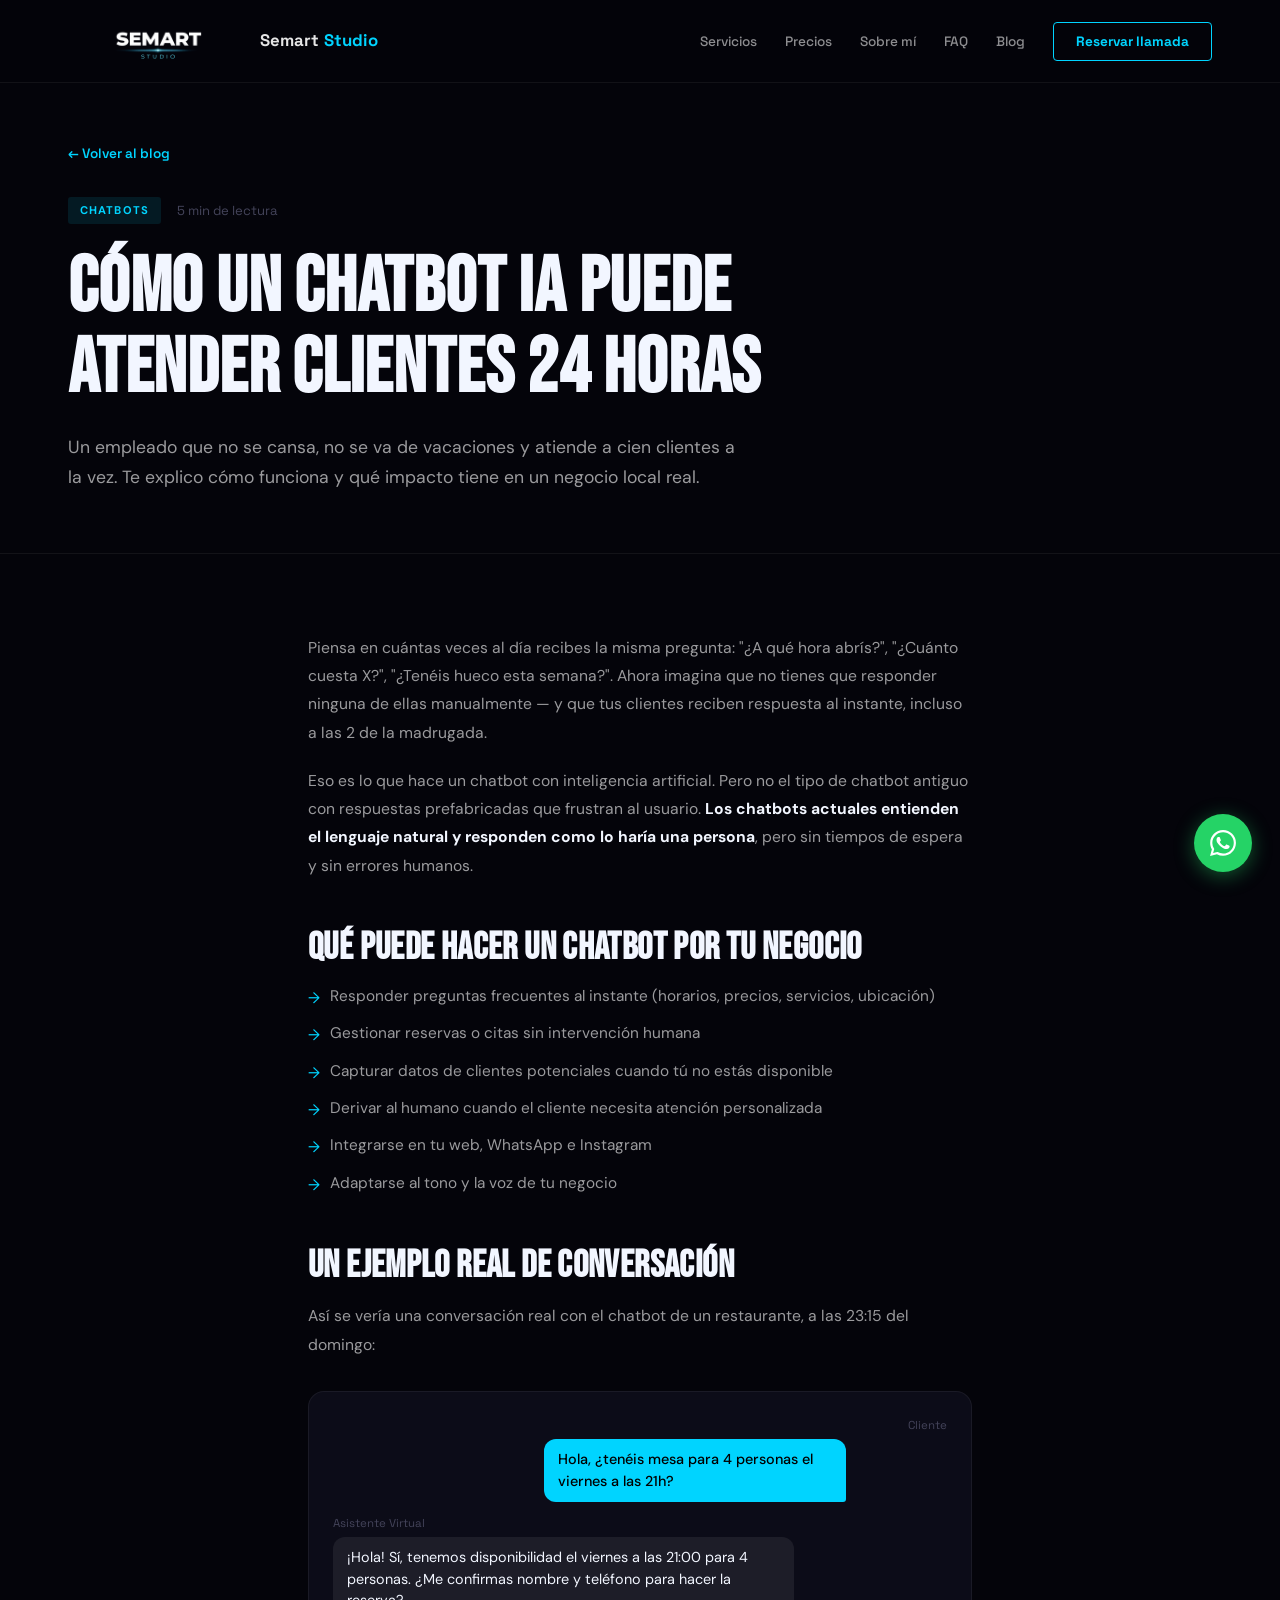
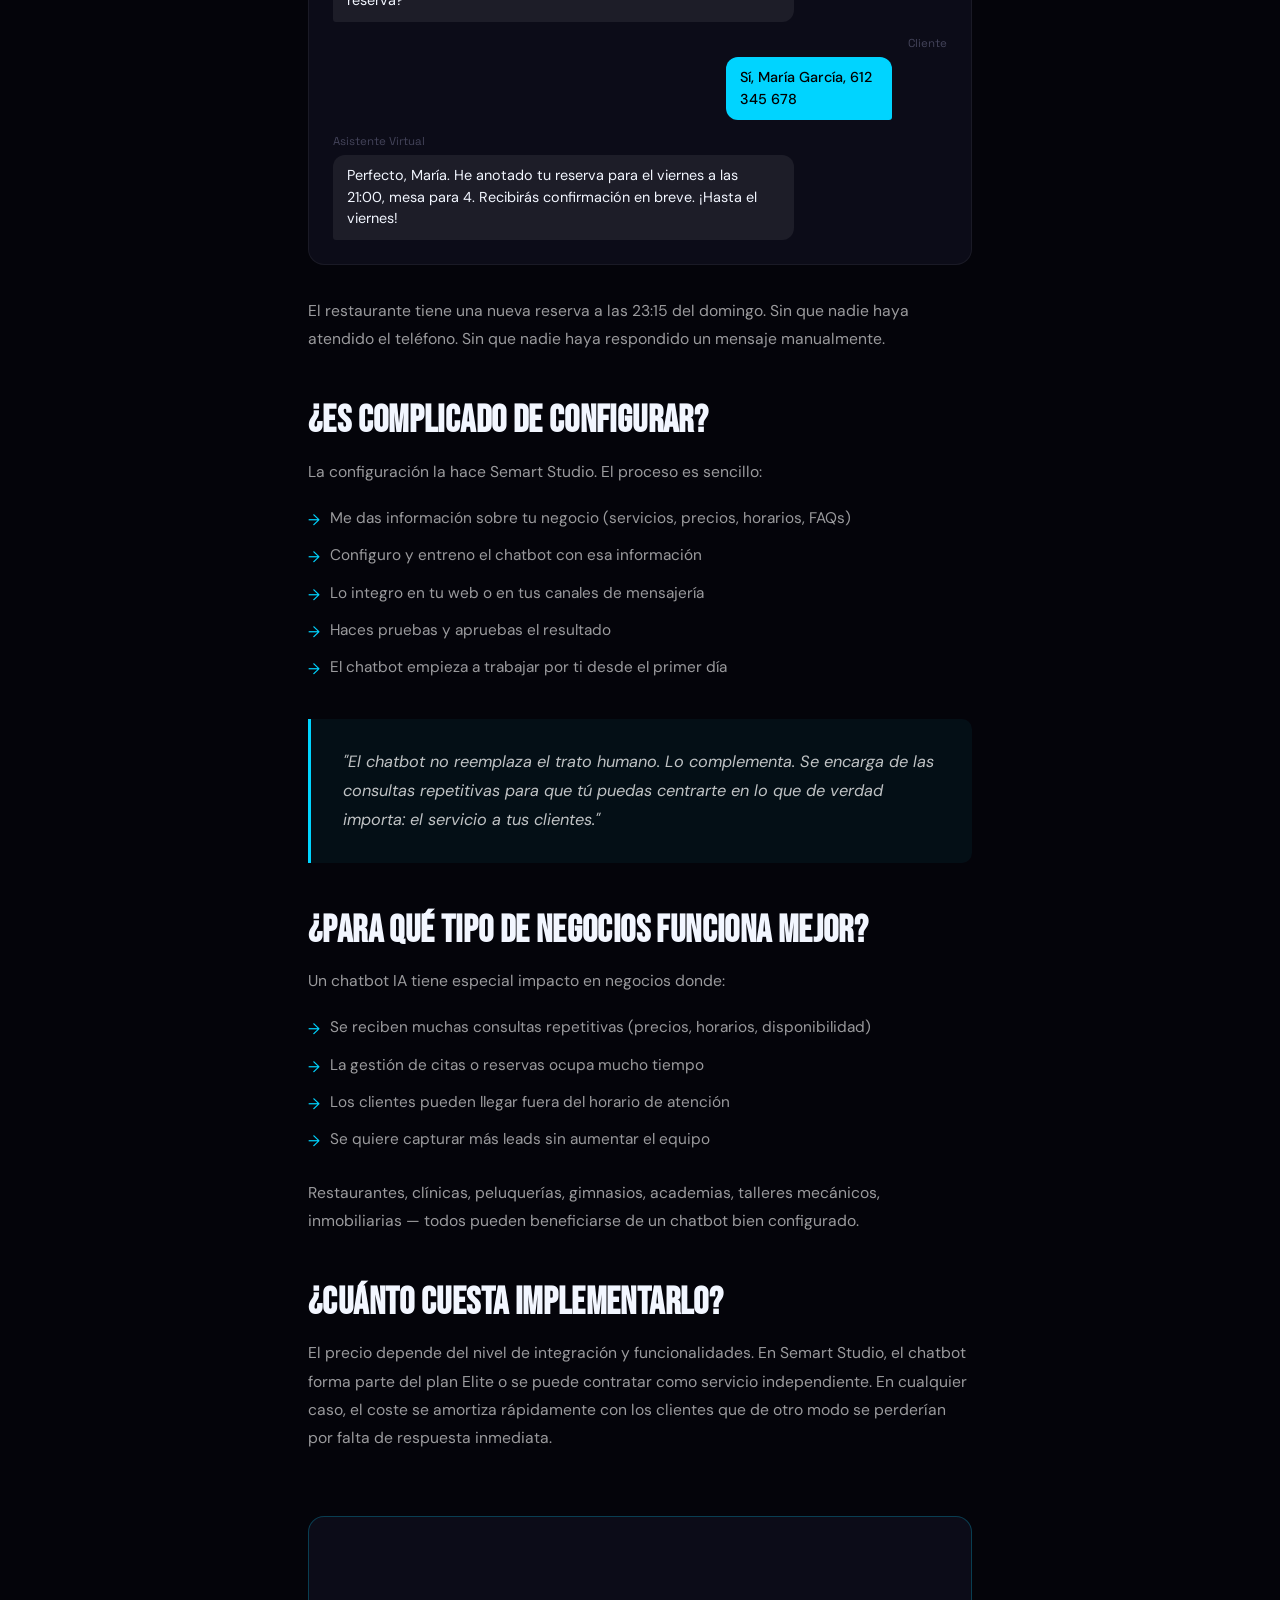
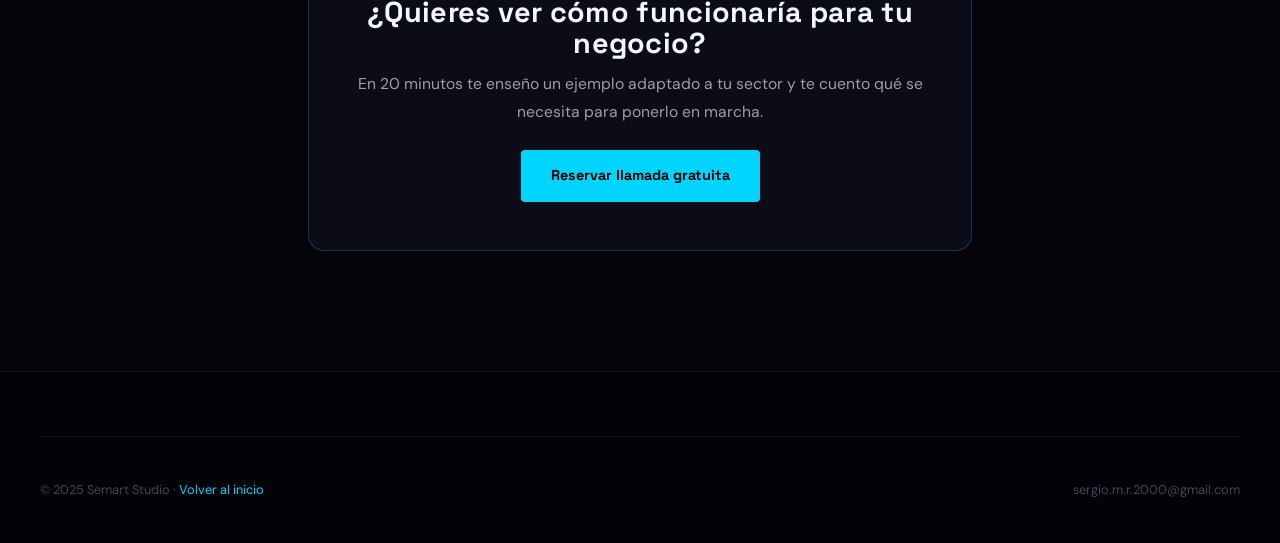
==== blog/chatbot-ia-24h.html @ 282cc30b "Semart Studio — web completa v3.0" ====
<!DOCTYPE html>
<html lang="es">
<head>
  <meta charset="UTF-8" />
  <meta name="viewport" content="width=device-width, initial-scale=1.0" />
  <title>Cómo un Chatbot IA Puede Atender Clientes 24 Horas | Semart Studio</title>
  <meta name="description" content="Un empleado virtual que no se cansa, no se va de vacaciones y atiende a 100 clientes a la vez. Descubre cómo funciona un chatbot IA para negocios locales." />
  <link rel="canonical" href="https://semartestudio.com/blog/chatbot-ia-24h.html" />
  <meta property="og:title" content="Cómo un Chatbot IA Puede Atender Clientes 24 Horas" />
  <meta property="og:description" content="Descubre cómo un chatbot con IA puede transformar la atención al cliente de tu negocio local." />
  <meta property="og:type" content="article" />
  <link rel="icon" type="image/svg+xml" href="data:image/svg+xml,%3Csvg xmlns='http://www.w3.org/2000/svg' viewBox='0 0 32 32'%3E%3Crect width='32' height='32' rx='7' fill='%2304040A'/%3E%3Ctext x='16' y='23' font-family='Arial Black,sans-serif' font-weight='900' font-size='20' fill='%2300D4FF' text-anchor='middle'%3ES%3C/text%3E%3C/svg%3E" />
  <link rel="preconnect" href="https://fonts.googleapis.com" />
  <link rel="preconnect" href="https://fonts.gstatic.com" crossorigin />
  <link href="https://fonts.googleapis.com/css2?family=Bebas+Neue&family=DM+Sans:opsz,wght@9..40,400;9..40,500;9..40,600&family=Space+Grotesk:wght@400;600;700&display=swap" rel="stylesheet" />
  <link rel="stylesheet" href="../styles.css" />
  <style>
    .blog-post-hero { padding: 140px 0 60px; border-bottom: 1px solid var(--border); }
    .blog-back { display: inline-flex; align-items: center; gap: 8px; color: var(--cyan); font-family: 'Space Grotesk', sans-serif; font-size: 0.85rem; font-weight: 600; margin-bottom: 32px; transition: gap 0.3s; }
    .blog-back:hover { gap: 14px; }
    .blog-post-meta { display: flex; align-items: center; gap: 16px; margin-bottom: 24px; }
    .blog-post-cat { padding: 4px 12px; background: rgba(0,212,255,0.1); color: var(--cyan); border-radius: 3px; font-size: 0.7rem; font-weight: 700; letter-spacing: 0.1em; text-transform: uppercase; }
    .blog-post-time { font-size: 0.82rem; color: var(--dim); font-family: 'Space Grotesk', sans-serif; }
    .blog-post-title { font-family: 'Bebas Neue', sans-serif; font-size: clamp(2.8rem, 6vw, 5rem); color: var(--white); line-height: 1.05; margin-bottom: 24px; }
    .blog-post-lead { font-size: 1.1rem; color: rgba(255,255,255,0.6); max-width: 680px; line-height: 1.7; }
    .blog-post-body { padding: 80px 0 120px; }
    .blog-post-content { max-width: 720px; }
    .blog-post-content h2 { font-size: clamp(1.8rem, 3vw, 2.6rem); color: var(--white); margin: 48px 0 16px; }
    .blog-post-content h3 { font-family: 'Space Grotesk', sans-serif; font-size: 1.1rem; font-weight: 700; color: var(--white); margin: 32px 0 12px; }
    .blog-post-content p { font-size: 0.98rem; line-height: 1.8; margin-bottom: 20px; color: rgba(255,255,255,0.6); }
    .blog-post-content strong { color: var(--white); }
    .blog-post-content ul { list-style: none; display: flex; flex-direction: column; gap: 10px; margin-bottom: 24px; }
    .blog-post-content ul li { font-size: 0.96rem; color: rgba(255,255,255,0.6); display: flex; align-items: flex-start; gap: 10px; }
    .blog-post-content ul li::before { content: '→'; color: var(--cyan); flex-shrink: 0; margin-top: 2px; }
    .blog-highlight { padding: 28px 32px; background: rgba(0,212,255,0.05); border-left: 3px solid var(--cyan); border-radius: 0 var(--radius-sm) var(--radius-sm) 0; margin: 36px 0; }
    .blog-highlight p { margin: 0; font-size: 1.02rem; color: rgba(255,255,255,0.75) !important; font-style: italic; }
    .blog-cta-box { margin-top: 64px; padding: 48px; background: var(--card); border: 1px solid var(--border-h); border-radius: var(--radius); text-align: center; }
    .blog-cta-box h3 { font-size: 1.8rem; color: var(--white); margin-bottom: 12px; }
    .blog-cta-box p { margin-bottom: 24px; }
    .chat-example { background: var(--card); border: 1px solid var(--border); border-radius: var(--radius); padding: 24px; margin: 32px 0; display: flex; flex-direction: column; gap: 12px; }
    .chat-example-msg { display: flex; }
    .chat-example-msg.client { justify-content: flex-end; }
    .chat-example-msg .bubble { max-width: 75%; padding: 10px 14px; border-radius: 12px; font-size: 0.9rem; line-height: 1.5; font-family: 'DM Sans', sans-serif; }
    .chat-example-msg.client .bubble { background: var(--cyan); color: #000; font-weight: 500; border-bottom-right-radius: 3px; }
    .chat-example-msg.bot .bubble { background: rgba(255,255,255,0.07); color: var(--white); border-bottom-left-radius: 3px; }
    .chat-label { font-size: 0.72rem; font-family: 'Space Grotesk', sans-serif; color: var(--dim); margin-bottom: 4px; }
  </style>
</head>
<body>
  <nav class="navbar scrolled" id="navbar">
    <div class="container nav-inner">
      <a href="../index.html" class="logo-link">
        <img src="../img/logo-transparent.png" alt="Semart Studio" class="nav-logo" width="46" height="46" />
        <span class="nav-logo-label" style="opacity:1;transform:none;">Semart <em>Studio</em></span>
      </a>
      <ul class="nav-links" id="navLinks">
        <li><a href="../index.html#servicios" class="nav-link">Servicios</a></li>
        <li><a href="../index.html#precios" class="nav-link">Precios</a></li>
        <li><a href="../index.html#sobre-mi" class="nav-link">Sobre mí</a></li>
        <li><a href="../index.html#faq" class="nav-link">FAQ</a></li>
        <li><a href="../index.html#blog" class="nav-link">Blog</a></li>
        <li><a href="https://calendly.com/semartestudio" class="nav-cta" target="_blank" rel="noopener noreferrer">Reservar llamada</a></li>
      </ul>
      <button class="hamburger" id="hamburger" aria-label="Abrir menú"><span></span><span></span><span></span></button>
    </div>
  </nav>

  <article>
    <header class="blog-post-hero">
      <div class="container">
        <a href="../index.html#blog" class="blog-back">← Volver al blog</a>
        <div class="blog-post-meta">
          <span class="blog-post-cat">Chatbots</span>
          <span class="blog-post-time">5 min de lectura</span>
        </div>
        <h1 class="blog-post-title">Cómo un chatbot IA puede<br/>atender clientes 24 horas</h1>
        <p class="blog-post-lead">Un empleado que no se cansa, no se va de vacaciones y atiende a cien clientes a la vez. Te explico cómo funciona y qué impacto tiene en un negocio local real.</p>
      </div>
    </header>

    <div class="blog-post-body">
      <div class="container blog-post-content">

        <p>Piensa en cuántas veces al día recibes la misma pregunta: "¿A qué hora abrís?", "¿Cuánto cuesta X?", "¿Tenéis hueco esta semana?". Ahora imagina que no tienes que responder ninguna de ellas manualmente — y que tus clientes reciben respuesta al instante, incluso a las 2 de la madrugada.</p>

        <p>Eso es lo que hace un chatbot con inteligencia artificial. Pero no el tipo de chatbot antiguo con respuestas prefabricadas que frustran al usuario. <strong>Los chatbots actuales entienden el lenguaje natural y responden como lo haría una persona</strong>, pero sin tiempos de espera y sin errores humanos.</p>

        <h2>Qué puede hacer un chatbot por tu negocio</h2>

        <ul>
          <li>Responder preguntas frecuentes al instante (horarios, precios, servicios, ubicación)</li>
          <li>Gestionar reservas o citas sin intervención humana</li>
          <li>Capturar datos de clientes potenciales cuando tú no estás disponible</li>
          <li>Derivar al humano cuando el cliente necesita atención personalizada</li>
          <li>Integrarse en tu web, WhatsApp e Instagram</li>
          <li>Adaptarse al tono y la voz de tu negocio</li>
        </ul>

        <h2>Un ejemplo real de conversación</h2>
        <p>Así se vería una conversación real con el chatbot de un restaurante, a las 23:15 del domingo:</p>

        <div class="chat-example">
          <div class="chat-example-msg client">
            <div>
              <div class="chat-label" style="text-align:right;">Cliente</div>
              <div class="bubble">Hola, ¿tenéis mesa para 4 personas el viernes a las 21h?</div>
            </div>
          </div>
          <div class="chat-example-msg bot">
            <div>
              <div class="chat-label">Asistente Virtual</div>
              <div class="bubble">¡Hola! Sí, tenemos disponibilidad el viernes a las 21:00 para 4 personas. ¿Me confirmas nombre y teléfono para hacer la reserva?</div>
            </div>
          </div>
          <div class="chat-example-msg client">
            <div>
              <div class="chat-label" style="text-align:right;">Cliente</div>
              <div class="bubble">Sí, María García, 612 345 678</div>
            </div>
          </div>
          <div class="chat-example-msg bot">
            <div>
              <div class="chat-label">Asistente Virtual</div>
              <div class="bubble">Perfecto, María. He anotado tu reserva para el viernes a las 21:00, mesa para 4. Recibirás confirmación en breve. ¡Hasta el viernes!</div>
            </div>
          </div>
        </div>

        <p>El restaurante tiene una nueva reserva a las 23:15 del domingo. Sin que nadie haya atendido el teléfono. Sin que nadie haya respondido un mensaje manualmente.</p>

        <h2>¿Es complicado de configurar?</h2>

        <p>La configuración la hace Semart Studio. El proceso es sencillo:</p>

        <ul>
          <li>Me das información sobre tu negocio (servicios, precios, horarios, FAQs)</li>
          <li>Configuro y entreno el chatbot con esa información</li>
          <li>Lo integro en tu web o en tus canales de mensajería</li>
          <li>Haces pruebas y apruebas el resultado</li>
          <li>El chatbot empieza a trabajar por ti desde el primer día</li>
        </ul>

        <div class="blog-highlight">
          <p>"El chatbot no reemplaza el trato humano. Lo complementa. Se encarga de las consultas repetitivas para que tú puedas centrarte en lo que de verdad importa: el servicio a tus clientes."</p>
        </div>

        <h2>¿Para qué tipo de negocios funciona mejor?</h2>

        <p>Un chatbot IA tiene especial impacto en negocios donde:</p>
        <ul>
          <li>Se reciben muchas consultas repetitivas (precios, horarios, disponibilidad)</li>
          <li>La gestión de citas o reservas ocupa mucho tiempo</li>
          <li>Los clientes pueden llegar fuera del horario de atención</li>
          <li>Se quiere capturar más leads sin aumentar el equipo</li>
        </ul>

        <p>Restaurantes, clínicas, peluquerías, gimnasios, academias, talleres mecánicos, inmobiliarias — todos pueden beneficiarse de un chatbot bien configurado.</p>

        <h2>¿Cuánto cuesta implementarlo?</h2>

        <p>El precio depende del nivel de integración y funcionalidades. En Semart Studio, el chatbot forma parte del plan Elite o se puede contratar como servicio independiente. En cualquier caso, el coste se amortiza rápidamente con los clientes que de otro modo se perderían por falta de respuesta inmediata.</p>

        <div class="blog-cta-box">
          <h3>¿Quieres ver cómo funcionaría para tu negocio?</h3>
          <p>En 20 minutos te enseño un ejemplo adaptado a tu sector y te cuento qué se necesita para ponerlo en marcha.</p>
          <a href="https://calendly.com/semartestudio" class="btn-primary" target="_blank" rel="noopener noreferrer">Reservar llamada gratuita</a>
        </div>

      </div>
    </div>
  </article>

  <footer class="footer">
    <div class="container footer-bottom">
      <div class="footer-bottom-inner" style="padding: 24px 0;">
        <p>© 2025 Semart Studio · <a href="../index.html" style="color:var(--cyan);">Volver al inicio</a></p>
        <p style="font-size:0.8rem; color:var(--dim);">sergio.m.r.2000@gmail.com</p>
      </div>
    </div>
  </footer>

  <a href="https://wa.me/34XXXXXXXXX?text=Hola%20Sergio%2C%20me%20interesa%20saber%20m%C3%A1s" class="wa-float" target="_blank" rel="noopener noreferrer" aria-label="WhatsApp">
    <svg xmlns="http://www.w3.org/2000/svg" width="26" height="26" viewBox="0 0 24 24" fill="white"><path d="M17.472 14.382c-.297-.149-1.758-.867-2.03-.967-.273-.099-.471-.148-.67.15-.197.297-.767.966-.94 1.164-.173.199-.347.223-.644.075-.297-.15-1.255-.463-2.39-1.475-.883-.788-1.48-1.761-1.653-2.059-.173-.297-.018-.458.13-.606.134-.133.298-.347.446-.52.149-.174.198-.298.298-.497.099-.198.05-.371-.025-.52-.075-.149-.669-1.612-.916-2.207-.242-.579-.487-.5-.669-.51-.173-.008-.371-.01-.57-.01-.198 0-.52.074-.792.372-.272.297-1.04 1.016-1.04 2.479 0 1.462 1.065 2.875 1.213 3.074.149.198 2.096 3.2 5.077 4.487.709.306 1.262.489 1.694.625.712.227 1.36.195 1.871.118.571-.085 1.758-.719 2.006-1.413.248-.694.248-1.289.173-1.413-.074-.124-.272-.198-.57-.347m-5.421 7.403h-.004a9.87 9.87 0 01-5.031-1.378l-.361-.214-3.741.982.998-3.648-.235-.374a9.86 9.86 0 01-1.51-5.26c.001-5.45 4.436-9.884 9.888-9.884 2.64 0 5.122 1.03 6.988 2.898a9.825 9.825 0 012.893 6.994c-.003 5.45-4.437 9.884-9.885 9.884m8.413-18.297A11.815 11.815 0 0012.05 0C5.495 0 .16 5.335.157 11.892c0 2.096.547 4.142 1.588 5.945L.057 24l6.305-1.654a11.882 11.882 0 005.683 1.448h.005c6.554 0 11.89-5.335 11.893-11.893a11.821 11.821 0 00-3.48-8.413z"/></svg>
    <span class="wa-tooltip">¡Escríbeme!</span>
  </a>
</body>
</html>
---- styles.css ----
/* ============================================
   SEMART STUDIO — CSS 3.0
   Paleta: Negro profundo + Cian eléctrico
   Tipografía: Bebas Neue + DM Sans + Space Grotesk
   ============================================ */

*, *::before, *::after { box-sizing: border-box; margin: 0; padding: 0; }

:root {
  --black:      #04040A;
  --dark:       #07070F;
  --card:       #0C0C18;
  --card-2:     #101020;
  --border:     rgba(255,255,255,0.06);
  --border-h:   rgba(0,212,255,0.25);
  --cyan:       #00D4FF;
  --cyan-dim:   #0099BB;
  --cyan-glow:  rgba(0,212,255,0.18);
  --white:      #F2F6FF;
  --grey:       #7A7A96;
  --dim:        #44445A;
  --radius:     16px;
  --radius-sm:  10px;
  --t:          0.3s cubic-bezier(0.4,0,0.2,1);
  --max-w:      1200px;
}

html { scroll-behavior: smooth; }
body {
  font-family: 'DM Sans', system-ui, sans-serif;
  background: var(--black);
  color: var(--white);
  line-height: 1.65;
  font-size: 16px;
  overflow-x: hidden;
}

a, button { cursor: pointer; }
img { max-width: 100%; height: auto; }

.container { max-width: var(--max-w); margin: 0 auto; padding: 0 28px; }

/* Scrollbar */
::-webkit-scrollbar { width: 4px; }
::-webkit-scrollbar-track { background: var(--black); }
::-webkit-scrollbar-thumb { background: var(--cyan); border-radius: 2px; }

/* ===== BARRA PROGRESO SCROLL ===== */
.scroll-progress {
  position: fixed;
  top: 0; left: 0;
  height: 2px;
  background: linear-gradient(90deg, var(--cyan), #7B61FF);
  z-index: 9999;
  width: 0%;
  transition: width 0.1s linear;
}

/* ===== CURSOR GLOW — solo decorativo ===== */
.cursor-glow {
  position: fixed;
  width: 600px; height: 600px;
  border-radius: 50%;
  background: radial-gradient(circle, rgba(0,212,255,0.04) 0%, transparent 65%);
  pointer-events: none;
  z-index: 0;
  transform: translate(-50%, -50%);
  transition: opacity 0.4s;
  will-change: left, top;
}

/* ===== TIPOGRAFÍA ===== */
h1, h2, h3 { font-family: 'Bebas Neue', sans-serif; line-height: 1.05; letter-spacing: 0.01em; }
h4, h5 { font-family: 'Space Grotesk', sans-serif; font-weight: 600; }
p { color: var(--grey); line-height: 1.72; }
a { text-decoration: none; color: inherit; }

.section-title {
  font-size: clamp(2.8rem, 5vw, 4.5rem);
  color: var(--white);
  margin-bottom: 16px;
}
.section-title em { font-style: normal; color: var(--cyan); }
.section-sub { max-width: 520px; font-size: 1.02rem; }
.section-header { margin-bottom: 64px; }
.section-header .section-sub { margin-top: 12px; }
.section-header-center { text-align: center; }
.section-header-center .section-sub { margin: 12px auto 0; }

.label-tag {
  display: inline-flex;
  align-items: center;
  gap: 8px;
  font-family: 'Space Grotesk', sans-serif;
  font-size: 0.72rem;
  font-weight: 700;
  letter-spacing: 0.15em;
  text-transform: uppercase;
  color: var(--cyan);
  margin-bottom: 18px;
}
.label-tag::before {
  content: '';
  width: 20px; height: 1px;
  background: var(--cyan);
}
.tag-light { color: #fff; }
.tag-light::before { background: #fff; }

/* ===== BOTONES ===== */
.btn-primary {
  display: inline-flex;
  align-items: center;
  gap: 8px;
  padding: 14px 30px;
  background: var(--cyan);
  color: #000;
  font-family: 'Space Grotesk', sans-serif;
  font-weight: 700;
  font-size: 0.9rem;
  border-radius: 4px;
  transition: var(--t);
  cursor: pointer;
}
.btn-primary:hover {
  background: #fff;
  transform: translateY(-2px);
  box-shadow: 0 8px 32px var(--cyan-glow);
}
.btn-ghost {
  display: inline-flex;
  align-items: center;
  gap: 8px;
  padding: 13px 28px;
  border: 1px solid var(--border-h);
  color: var(--cyan);
  font-family: 'Space Grotesk', sans-serif;
  font-weight: 600;
  font-size: 0.9rem;
  border-radius: 4px;
  transition: var(--t);
  cursor: pointer;
}
.btn-ghost:hover {
  background: rgba(0,212,255,0.07);
  transform: translateY(-2px);
}

/* ===== NAVBAR ===== */
.navbar {
  position: fixed;
  top: 0; left: 0; right: 0;
  z-index: 1000;
  padding: 18px 0;
  transition: var(--t);
}
.navbar.scrolled {
  background: rgba(4,4,10,0.92);
  backdrop-filter: blur(24px);
  -webkit-backdrop-filter: blur(24px);
  border-bottom: 1px solid var(--border);
  padding: 12px 0;
}
.nav-inner { display: flex; align-items: center; justify-content: space-between; }
.logo-link {
  display: flex;
  align-items: center;
  gap: 12px;
  cursor: pointer;
}
.nav-logo {
  height: 58px;
  width: auto;
  mix-blend-mode: screen;
  transition: opacity var(--t), transform var(--t);
}
.nav-logo-label {
  font-family: 'Space Grotesk', sans-serif;
  font-weight: 700;
  font-size: 1.05rem;
  color: rgba(255,255,255,0.9);
  letter-spacing: 0.01em;
  opacity: 0;
  transform: translateX(-6px);
  transition: opacity 0.35s ease, transform 0.35s ease;
  white-space: nowrap;
}
.nav-logo-label em { font-style: normal; color: var(--cyan); }
.navbar.scrolled .nav-logo-label { opacity: 1; transform: translateX(0); }

.nav-links {
  display: flex;
  align-items: center;
  gap: 28px;
  list-style: none;
}
.nav-link {
  font-family: 'Space Grotesk', sans-serif;
  font-size: 0.85rem;
  font-weight: 500;
  color: rgba(255,255,255,0.55);
  transition: color var(--t);
  cursor: pointer;
}
.nav-link:hover { color: var(--white); }
.nav-cta {
  padding: 10px 22px;
  border: 1px solid var(--cyan);
  color: var(--cyan);
  font-family: 'Space Grotesk', sans-serif;
  font-weight: 700;
  font-size: 0.85rem;
  border-radius: 4px;
  transition: var(--t);
  cursor: pointer;
  white-space: nowrap;
}
.nav-cta:hover {
  background: var(--cyan);
  color: #000;
  box-shadow: 0 4px 20px var(--cyan-glow);
}
.hamburger {
  display: none;
  flex-direction: column;
  gap: 5px;
  background: none;
  border: none;
  cursor: pointer;
  padding: 4px;
}
.hamburger span {
  width: 24px; height: 2px;
  background: var(--white);
  border-radius: 2px;
  transition: var(--t);
  display: block;
}

/* ===== HERO ===== */
.hero {
  position: relative;
  min-height: 100vh;
  display: flex;
  flex-direction: column;
  overflow: hidden;
}
.hero-bg-image { position: absolute; inset: 0; z-index: 0; }
.hero-bg-img {
  width: 100%; height: 100%;
  object-fit: cover;
  object-position: center;
  display: block;
  transform: scale(1.05);
  animation: heroZoom 12s ease-out forwards;
}
@keyframes heroZoom {
  from { transform: scale(1.08); }
  to   { transform: scale(1); }
}
.hero-overlay {
  position: absolute;
  inset: 0;
  background:
    linear-gradient(90deg, rgba(4,4,10,0.92) 40%, rgba(4,4,10,0.4) 80%, rgba(4,4,10,0.65) 100%),
    linear-gradient(180deg, rgba(4,4,10,0.3) 0%, transparent 30%, rgba(4,4,10,0.6) 75%, var(--black) 100%);
}
.hero-inner {
  position: relative;
  z-index: 1;
  flex: 1;
  display: flex;
  align-items: center;
  padding: 140px 28px 60px;
}
.hero-content { max-width: 700px; }
.hero-eyebrow {
  display: flex;
  align-items: center;
  gap: 10px;
  font-size: 0.78rem;
  font-weight: 600;
  letter-spacing: 0.14em;
  text-transform: uppercase;
  color: var(--cyan);
  margin-bottom: 24px;
  opacity: 0;
  animation: fadeUp 0.8s 0.3s forwards;
}
.eyebrow-dot {
  width: 6px; height: 6px;
  background: var(--cyan);
  border-radius: 50%;
  animation: pulse 2s infinite;
}
@keyframes pulse {
  0%,100% { opacity:1; transform:scale(1); }
  50% { opacity:0.4; transform:scale(0.7); }
}
.hero-title {
  font-family: 'Bebas Neue', sans-serif;
  font-size: clamp(5rem, 10vw, 9rem);
  line-height: 0.95;
  letter-spacing: 0.02em;
  color: var(--white);
  display: flex;
  flex-direction: column;
  margin-bottom: 20px;
}
.hero-line {
  display: block;
  opacity: 0;
  transform: translateY(40px);
}
.hero-line:nth-child(1) { animation: fadeUp 0.7s 0.5s forwards; }
.hero-line:nth-child(2) { animation: fadeUp 0.7s 0.7s forwards; }
.hero-line:nth-child(3) { animation: fadeUp 0.7s 0.9s forwards; }
.accent-line { color: var(--cyan); }
.hero-beam {
  width: 120px; height: 2px;
  background: linear-gradient(90deg, var(--cyan), transparent);
  margin: 20px 0 28px;
  opacity: 0;
  animation: fadeUp 0.7s 1.1s forwards;
}
.hero-sub {
  font-size: 1.05rem;
  color: rgba(255,255,255,0.6);
  max-width: 480px;
  margin-bottom: 40px;
  opacity: 0;
  animation: fadeUp 0.7s 1.2s forwards;
}
.hero-actions {
  display: flex;
  gap: 16px;
  flex-wrap: wrap;
  opacity: 0;
  animation: fadeUp 0.7s 1.4s forwards;
}
.btn-hero-primary {
  display: inline-flex;
  align-items: center;
  gap: 10px;
  padding: 16px 34px;
  background: var(--cyan);
  color: #000;
  font-family: 'Space Grotesk', sans-serif;
  font-weight: 700;
  font-size: 0.92rem;
  border-radius: 4px;
  transition: var(--t);
  cursor: pointer;
}
.btn-hero-primary:hover {
  background: #fff;
  transform: translateY(-3px);
  box-shadow: 0 10px 40px var(--cyan-glow);
}
.btn-hero-ghost {
  display: inline-flex;
  align-items: center;
  gap: 10px;
  padding: 15px 28px;
  border: 1px solid rgba(255,255,255,0.2);
  color: rgba(255,255,255,0.8);
  font-family: 'Space Grotesk', sans-serif;
  font-weight: 600;
  font-size: 0.92rem;
  border-radius: 4px;
  transition: var(--t);
  cursor: pointer;
}
.btn-hero-ghost:hover {
  border-color: rgba(255,255,255,0.5);
  color: #fff;
}
.btn-arrow { transition: transform var(--t); }
.btn-hero-ghost:hover .btn-arrow { transform: translateY(4px); }

/* Stats bar */
.hero-stats-bar {
  position: relative;
  z-index: 1;
  border-top: 1px solid var(--border);
  background: rgba(4,4,10,0.7);
  backdrop-filter: blur(20px);
  -webkit-backdrop-filter: blur(20px);
}
.hero-stats-inner {
  display: flex;
  align-items: center;
  padding: 24px 28px;
}
.hero-stat { flex: 1; text-align: center; }
.hero-stat .stat-num {
  font-family: 'Bebas Neue', sans-serif;
  font-size: 2.6rem;
  color: var(--cyan);
  line-height: 1;
}
.hero-stat .stat-sym { font-size: 1.4rem; color: var(--cyan); }
.hero-stat .stat-label {
  display: block;
  font-size: 0.76rem;
  color: var(--dim);
  margin-top: 4px;
  letter-spacing: 0.05em;
}
.stat-sep { width: 1px; height: 48px; background: var(--border); }

/* ===== HOOK ===== */
.hook-section {
  padding: 120px 0;
  border-bottom: 1px solid var(--border);
}
.hook-inner {
  display: grid;
  grid-template-columns: 1fr 1fr;
  gap: 80px;
  align-items: start;
}
.hook-left .section-title { font-size: clamp(2.2rem, 4vw, 3.6rem); }
.problem-items { display: flex; flex-direction: column; gap: 12px; margin-bottom: 28px; }
.prob-item {
  display: flex;
  align-items: center;
  gap: 14px;
  padding: 16px 20px;
  background: rgba(255,50,50,0.04);
  border: 1px solid rgba(255,50,50,0.08);
  border-radius: var(--radius-sm);
  opacity: 0;
  transform: translateX(20px);
  transition: opacity 0.5s ease, transform 0.5s ease;
}
.prob-item.visible { opacity: 1; transform: translateX(0); }
.prob-x {
  width: 24px; height: 24px; min-width: 24px;
  background: rgba(239,68,68,0.15);
  color: #EF4444;
  border-radius: 50%;
  display: flex; align-items: center; justify-content: center;
  font-size: 0.75rem; font-weight: 800;
}
.prob-item p { font-size: 0.91rem; margin: 0; color: rgba(255,255,255,0.55); }
.solution-pill {
  display: flex;
  align-items: center;
  gap: 10px;
  padding: 14px 20px;
  background: rgba(0,212,255,0.06);
  border: 1px solid var(--border-h);
  border-radius: var(--radius-sm);
  font-size: 0.88rem;
  color: rgba(255,255,255,0.7);
}
.pill-dot {
  width: 8px; height: 8px;
  background: var(--cyan);
  border-radius: 50%;
  animation: pulse 2s infinite;
  min-width: 8px;
}

/* ===== SERVICIOS ===== */
.services-section { padding: 120px 0; }
.services-grid {
  display: grid;
  grid-template-columns: repeat(3, 1fr);
  gap: 20px;
  margin-bottom: 24px;
}
.svc-card {
  position: relative;
  border-radius: var(--radius);
  overflow: hidden;
  cursor: default;
  transition: transform var(--t);
}
.svc-card:hover { transform: translateY(-6px); }
.svc-card-inner {
  position: relative;
  z-index: 1;
  background: var(--card);
  border: 1px solid var(--border);
  border-radius: var(--radius);
  padding: 36px 32px 32px;
  height: 100%;
  display: flex;
  flex-direction: column;
  gap: 16px;
  transition: border-color var(--t);
}
.svc-card:hover .svc-card-inner { border-color: var(--border-h); }
.svc-featured .svc-card-inner {
  background: linear-gradient(135deg, rgba(0,212,255,0.05) 0%, var(--card) 60%);
  border-color: rgba(0,212,255,0.2);
}
.svc-top { display: flex; align-items: center; justify-content: space-between; }
.svc-num {
  font-family: 'Bebas Neue', sans-serif;
  font-size: 1rem;
  color: var(--dim);
  letter-spacing: 0.1em;
}
.svc-badge {
  padding: 3px 10px;
  background: rgba(255,255,255,0.06);
  border-radius: 3px;
  font-size: 0.68rem;
  font-weight: 700;
  letter-spacing: 0.08em;
  text-transform: uppercase;
  color: var(--grey);
}
.svc-badge-cyan { background: rgba(0,212,255,0.1); color: var(--cyan); }
.svc-icon { color: var(--cyan); }
.svc-card h3 {
  font-family: 'Bebas Neue', sans-serif;
  font-size: 2rem;
  color: var(--white);
  letter-spacing: 0.02em;
}
.svc-card > .svc-card-inner > p { font-size: 0.92rem; }
.svc-list {
  list-style: none;
  display: flex;
  flex-direction: column;
  gap: 8px;
  flex: 1;
}
.svc-list li {
  font-size: 0.85rem;
  color: var(--grey);
  display: flex;
  align-items: flex-start;
  gap: 8px;
}
.svc-list li::before {
  content: '→';
  color: var(--cyan);
  font-size: 0.8rem;
  margin-top: 1px;
  flex-shrink: 0;
}
.svc-custom {
  font-size: 0.8rem;
  color: rgba(0,212,255,0.55);
  padding: 10px 14px;
  border: 1px dashed rgba(0,212,255,0.2);
  border-radius: 6px;
}
.svc-custom span { font-weight: 700; color: var(--cyan); }
.svc-link {
  display: inline-flex;
  align-items: center;
  gap: 6px;
  font-size: 0.85rem;
  font-weight: 600;
  color: var(--cyan);
  font-family: 'Space Grotesk', sans-serif;
  transition: gap var(--t);
  cursor: pointer;
}
.svc-link:hover { gap: 12px; }
.svc-glow {
  position: absolute;
  bottom: -30px; right: -30px;
  width: 200px; height: 200px;
  background: radial-gradient(circle, rgba(0,212,255,0.08) 0%, transparent 70%);
  pointer-events: none;
  opacity: 0;
  transition: opacity var(--t);
}
.svc-glow-featured { opacity: 0.6; }
.svc-card:hover .svc-glow { opacity: 1; }

/* Pack */
.pack-card {
  position: relative;
  background: var(--card);
  border: 1px solid rgba(0,212,255,0.2);
  border-radius: var(--radius);
  padding: 48px;
  overflow: hidden;
}
.pack-content {
  position: relative;
  z-index: 1;
  display: flex;
  align-items: center;
  justify-content: space-between;
  gap: 60px;
}
.pack-tag {
  display: inline-block;
  padding: 5px 14px;
  background: var(--cyan);
  color: #000;
  font-size: 0.72rem;
  font-weight: 800;
  letter-spacing: 0.1em;
  text-transform: uppercase;
  border-radius: 3px;
  margin-bottom: 16px;
}
.pack-card h3 {
  font-family: 'Bebas Neue', sans-serif;
  font-size: 2.4rem;
  color: var(--white);
  margin-bottom: 10px;
}
.pack-card > .pack-content > .pack-left > p { margin-bottom: 20px; }
.pack-feats { display: flex; flex-wrap: wrap; gap: 10px; }
.pack-feats span { font-size: 0.82rem; color: var(--grey); }
.pack-feats span em { color: var(--cyan); font-style: normal; margin-right: 4px; }
.pack-right {
  text-align: center;
  display: flex;
  flex-direction: column;
  align-items: center;
  gap: 12px;
  min-width: 200px;
}
.pack-price-block { display: flex; flex-direction: column; align-items: center; }
.pack-desde { font-size: 0.75rem; color: var(--dim); }
.pack-price { font-family: 'Bebas Neue', sans-serif; font-size: 3.5rem; color: var(--cyan); line-height: 1; }
.pack-note { font-size: 0.78rem; color: var(--dim); }
.pack-mant {
  font-size: 0.74rem;
  color: var(--dim);
  padding: 4px 10px;
  border: 1px solid var(--border);
  border-radius: 20px;
}
.pack-adj { font-size: 0.72rem; color: var(--dim); }
.pack-beam {
  position: absolute;
  bottom: 0; left: 0; right: 0;
  height: 1px;
  background: linear-gradient(90deg, transparent, var(--cyan), transparent);
  opacity: 0.4;
}

/* ===== PROCESO ===== */
.process-section {
  padding: 120px 0;
  border-top: 1px solid var(--border);
  border-bottom: 1px solid var(--border);
}
.process-track {
  display: grid;
  grid-template-columns: repeat(4, 1fr);
  gap: 32px;
  position: relative;
  padding-top: 48px;
}
.process-line {
  position: absolute;
  top: 0; left: 60px; right: 60px;
  height: 1px;
  background: linear-gradient(90deg, transparent, var(--cyan), transparent);
  opacity: 0.3;
}
.proc-step { text-align: center; }
.proc-dot {
  width: 52px; height: 52px;
  border-radius: 50%;
  background: var(--card);
  border: 1px solid var(--border-h);
  display: flex; align-items: center; justify-content: center;
  margin: 0 auto 20px;
  position: relative;
}
.proc-dot::before {
  content: '';
  position: absolute;
  inset: -4px;
  border-radius: 50%;
  border: 1px solid rgba(0,212,255,0.1);
}
.proc-dot span {
  font-family: 'Bebas Neue', sans-serif;
  font-size: 1.1rem;
  color: var(--cyan);
  letter-spacing: 0.05em;
}
.proc-step h3 {
  font-family: 'Space Grotesk', sans-serif;
  font-size: 1rem;
  font-weight: 700;
  margin-bottom: 8px;
  color: var(--white);
}
.proc-step p { font-size: 0.86rem; }

/* ===== DEMOSTRACIONES ===== */
.demos-section {
  padding: 120px 0;
  border-top: 1px solid var(--border);
}
.demos-grid {
  display: grid;
  grid-template-columns: repeat(3, 1fr);
  gap: 24px;
  margin-bottom: 32px;
}
.demo-card {
  background: var(--card);
  border: 1px solid var(--border);
  border-radius: var(--radius);
  overflow: hidden;
  transition: border-color var(--t), transform var(--t);
  display: flex;
  flex-direction: column;
}
.demo-card:hover {
  border-color: var(--border-h);
  transform: translateY(-4px);
}

/* Browser mockup */
.demo-mockup {
  background: var(--dark);
  min-height: 260px;
  position: relative;
  overflow: hidden;
  display: flex;
  align-items: center;
  justify-content: center;
  padding: 20px;
  border-bottom: 1px solid var(--border);
}
.browser-mock {
  width: 100%;
  max-width: 280px;
  background: #08081A;
  border-radius: 8px;
  overflow: hidden;
  border: 1px solid rgba(255,255,255,0.08);
  box-shadow: 0 4px 24px rgba(0,0,0,0.5);
}
.browser-bar {
  background: #10101E;
  padding: 8px 12px;
  display: flex;
  align-items: center;
  gap: 6px;
}
.b-dot {
  width: 7px; height: 7px;
  border-radius: 50%;
  background: rgba(255,255,255,0.12);
}
.b-url {
  flex: 1;
  background: rgba(255,255,255,0.05);
  border-radius: 3px;
  padding: 3px 8px;
  font-size: 0.6rem;
  color: var(--dim);
  font-family: 'Space Grotesk', sans-serif;
  margin-left: 4px;
}
.browser-content { padding: 12px; display: flex; flex-direction: column; gap: 8px; }
.bc-hero-block {
  background: linear-gradient(135deg, rgba(0,212,255,0.1) 0%, rgba(0,212,255,0.02) 100%);
  border-radius: 6px;
  padding: 16px 12px;
  border: 1px solid rgba(0,212,255,0.12);
}
.bc-title { height: 7px; background: rgba(255,255,255,0.55); border-radius: 3px; margin-bottom: 6px; width: 75%; }
.bc-sub { height: 4px; background: rgba(255,255,255,0.18); border-radius: 3px; margin-bottom: 10px; width: 55%; }
.bc-btn { height: 16px; width: 56px; background: var(--cyan); border-radius: 3px; opacity: 0.75; }
.bc-services-row { display: grid; grid-template-columns: repeat(3,1fr); gap: 6px; }
.bc-svc-item {
  height: 34px;
  background: rgba(255,255,255,0.04);
  border-radius: 4px;
  border: 1px solid rgba(255,255,255,0.05);
}
.bc-contact-row { display: flex; gap: 6px; }
.bc-contact-item { height: 20px; flex: 1; background: rgba(0,212,255,0.06); border-radius: 3px; border: 1px solid rgba(0,212,255,0.1); }
.bc-contact-wide { flex: 2; }

/* Automation flow */
.demo-mockup-auto { align-items: center; }
.auto-flow {
  display: flex;
  flex-direction: column;
  align-items: center;
  gap: 0;
}
.af-step {
  background: var(--card);
  border: 1px solid var(--border);
  border-radius: var(--radius-sm);
  padding: 9px 14px;
  display: flex;
  align-items: center;
  gap: 10px;
  width: 210px;
  opacity: 0;
  transform: translateX(-12px);
  transition: opacity 0.4s ease, transform 0.4s ease, border-color 0.3s;
}
.af-step.af-visible { opacity: 1; transform: translateX(0); }
.af-step:hover { border-color: var(--border-h); }
.af-icon { font-size: 1.1rem; line-height: 1; }
.af-label {
  font-size: 0.76rem;
  font-family: 'Space Grotesk', sans-serif;
  font-weight: 600;
  color: var(--white);
}
.af-arrow {
  font-size: 0.85rem;
  color: var(--cyan);
  opacity: 0;
  transition: opacity 0.4s ease;
  padding: 3px 0;
  line-height: 1;
}
.af-arrow.af-visible { opacity: 0.45; }

/* Chatbot mock */
.chat-mock {
  width: 100%;
  max-width: 255px;
  background: #08081A;
  border-radius: 14px;
  overflow: hidden;
  border: 1px solid rgba(255,255,255,0.08);
  box-shadow: 0 4px 24px rgba(0,0,0,0.5);
}
.chat-header {
  background: #10101E;
  padding: 10px 14px;
  display: flex;
  align-items: center;
  gap: 10px;
  border-bottom: 1px solid rgba(255,255,255,0.06);
}
.chat-avatar {
  width: 30px; height: 30px;
  background: var(--cyan);
  border-radius: 50%;
  display: flex; align-items: center; justify-content: center;
  font-weight: 700;
  font-size: 0.75rem;
  color: #000;
  font-family: 'Space Grotesk', sans-serif;
  flex-shrink: 0;
}
.chat-hinfo { display: flex; flex-direction: column; }
.chat-name {
  font-size: 0.76rem;
  font-weight: 600;
  color: var(--white);
  font-family: 'Space Grotesk', sans-serif;
}
.chat-status { font-size: 0.63rem; color: #25D366; }
.chat-body {
  padding: 10px;
  min-height: 155px;
  max-height: 155px;
  overflow: hidden;
  display: flex;
  flex-direction: column;
  gap: 7px;
}
.chat-msg { display: flex; }
.chat-msg-client { justify-content: flex-end; }
.chat-msg-bot { justify-content: flex-start; }
.chat-bubble {
  max-width: 82%;
  padding: 7px 10px;
  border-radius: 11px;
  font-size: 0.71rem;
  line-height: 1.4;
  font-family: 'DM Sans', sans-serif;
}
.chat-msg-client .chat-bubble {
  background: var(--cyan);
  color: #000;
  font-weight: 500;
  border-bottom-right-radius: 3px;
}
.chat-msg-bot .chat-bubble {
  background: rgba(255,255,255,0.07);
  color: var(--white);
  border-bottom-left-radius: 3px;
}

/* Demo info */
.demo-info {
  padding: 26px 26px 26px;
  display: flex;
  flex-direction: column;
  gap: 12px;
  flex: 1;
}
.demo-tag {
  display: inline-block;
  padding: 3px 10px;
  background: rgba(0,212,255,0.08);
  color: var(--cyan);
  border-radius: 3px;
  font-size: 0.68rem;
  font-weight: 700;
  letter-spacing: 0.1em;
  text-transform: uppercase;
  width: fit-content;
}
.demo-info h3 {
  font-family: 'Bebas Neue', sans-serif;
  font-size: 1.6rem;
  color: var(--white);
  letter-spacing: 0.02em;
  line-height: 1.1;
}
.demo-info p { font-size: 0.88rem; flex: 1; }
.demo-benefit {
  display: flex;
  align-items: center;
  gap: 8px;
  padding: 10px 14px;
  background: rgba(0,212,255,0.06);
  border: 1px solid rgba(0,212,255,0.15);
  border-radius: 6px;
  font-size: 0.82rem;
  color: rgba(255,255,255,0.7);
  font-family: 'Space Grotesk', sans-serif;
  font-weight: 500;
  margin-top: auto;
}
.db-icon { font-size: 1rem; }
.demos-note {
  text-align: center;
  font-size: 0.78rem;
  color: var(--dim);
  font-style: italic;
}

/* ===== PRECIOS ===== */
.pricing-section { padding: 120px 0; }
.price-toggle-wrap {
  display: flex;
  gap: 4px;
  margin-bottom: 52px;
  background: var(--card);
  border: 1px solid var(--border);
  border-radius: 8px;
  padding: 4px;
  width: fit-content;
}
.price-tab {
  padding: 10px 24px;
  background: none;
  border: none;
  color: var(--grey);
  font-family: 'Space Grotesk', sans-serif;
  font-weight: 600;
  font-size: 0.88rem;
  border-radius: 6px;
  cursor: pointer;
  transition: var(--t);
}
.price-tab.active { background: var(--cyan); color: #000; }
.pricing-grid {
  display: grid;
  grid-template-columns: repeat(3, 1fr);
  gap: 20px;
  margin-bottom: 40px;
}
.price-card {
  background: var(--card);
  border: 1px solid var(--border);
  border-radius: var(--radius);
  padding: 40px 32px;
  display: flex;
  flex-direction: column;
  gap: 20px;
  position: relative;
  transition: var(--t);
}
.price-card:hover {
  border-color: var(--border-h);
  transform: translateY(-4px);
}
.price-card-main {
  border-color: rgba(0,212,255,0.3);
  background: linear-gradient(160deg, rgba(0,212,255,0.06) 0%, var(--card) 60%);
}
.price-popular {
  position: absolute;
  top: -14px; left: 50%;
  transform: translateX(-50%);
  background: var(--cyan);
  color: #000;
  padding: 5px 18px;
  border-radius: 3px;
  font-size: 0.7rem;
  font-weight: 800;
  letter-spacing: 0.1em;
  text-transform: uppercase;
  white-space: nowrap;
}
.price-label {
  font-family: 'Bebas Neue', sans-serif;
  font-size: 2rem;
  color: var(--white);
  letter-spacing: 0.03em;
}
.price-desc { font-size: 0.88rem; }
.price-val {
  display: flex;
  align-items: baseline;
  gap: 4px;
  flex-wrap: wrap;
}
.p-currency { font-size: 1.3rem; font-weight: 700; color: var(--cyan); }
.p-num { font-family: 'Bebas Neue', sans-serif; font-size: 3.2rem; color: var(--white); line-height: 1; }
.p-range { font-size: 1rem; color: var(--grey); }
.price-feats {
  list-style: none;
  display: flex;
  flex-direction: column;
  gap: 9px;
  flex: 1;
}
.price-feats li {
  font-size: 0.86rem;
  color: var(--grey);
  display: flex;
  align-items: center;
  gap: 8px;
}
.price-feats li::before { content: '✓'; color: var(--cyan); font-weight: 700; flex-shrink: 0; }
.feat-no { opacity: 0.3; text-decoration: line-through; }
.feat-no::before { content: '✕'; color: var(--dim); }
.btn-price-main {
  display: flex;
  align-items: center;
  justify-content: center;
  padding: 14px;
  background: var(--cyan);
  color: #000;
  font-family: 'Space Grotesk', sans-serif;
  font-weight: 700;
  font-size: 0.9rem;
  border-radius: 4px;
  transition: var(--t);
  cursor: pointer;
}
.btn-price-main:hover { background: #fff; transform: translateY(-2px); }
.btn-price-ghost {
  display: flex;
  align-items: center;
  justify-content: center;
  padding: 13px;
  border: 1px solid var(--border-h);
  color: var(--cyan);
  font-family: 'Space Grotesk', sans-serif;
  font-weight: 600;
  font-size: 0.9rem;
  border-radius: 4px;
  transition: var(--t);
  cursor: pointer;
}
.btn-price-ghost:hover { background: rgba(0,212,255,0.07); transform: translateY(-2px); }
.price-note {
  text-align: center;
  padding: 36px;
  border: 1px dashed rgba(0,212,255,0.2);
  border-radius: var(--radius);
  display: flex;
  flex-direction: column;
  align-items: center;
  gap: 16px;
}
.price-note p { max-width: 500px; font-size: 0.96rem; }

/* ===== SOBRE MÍ ===== */
.about-section {
  padding: 120px 0;
  border-top: 1px solid var(--border);
  position: relative;
  overflow: visible;
}
.about-photo-float {
  position: absolute;
  left: calc((100vw - var(--max-w)) / 2);
  bottom: 0;
  top: -40px;
  width: 440px;
  z-index: 2;
  pointer-events: none;
}
.about-img-big {
  width: 100%;
  height: 100%;
  object-fit: cover;
  object-position: top center;
  display: block;
  filter: brightness(1) contrast(1.05) saturate(0.92);
  mask-image: linear-gradient(180deg, black 70%, transparent 100%);
  -webkit-mask-image: linear-gradient(180deg, black 70%, transparent 100%);
}
.about-photo-glow {
  position: absolute;
  bottom: 0; left: 20%; right: 20%;
  height: 200px;
  background: radial-gradient(ellipse, rgba(0,212,255,0.15) 0%, transparent 70%);
  pointer-events: none;
}
.about-grid {
  display: grid;
  grid-template-columns: 420px 1fr;
  gap: 80px;
  align-items: center;
  position: relative;
  z-index: 1;
}
.about-text-col .section-title { margin-bottom: 24px; }
.about-text-col p { margin-bottom: 16px; font-size: 0.96rem; }
.about-lead { font-size: 1.05rem !important; color: rgba(255,255,255,0.65) !important; }
.about-chips {
  display: flex;
  flex-wrap: wrap;
  gap: 8px;
  margin-bottom: 20px;
}
.about-chips span {
  padding: 7px 16px;
  background: rgba(0,212,255,0.07);
  border: 1px solid rgba(0,212,255,0.18);
  border-radius: 40px;
  font-size: 0.8rem;
  font-weight: 600;
  color: var(--cyan);
  font-family: 'Space Grotesk', sans-serif;
}
.about-float-tags {
  display: flex;
  flex-wrap: wrap;
  gap: 8px;
  margin-bottom: 28px;
}
.about-float-tag {
  background: var(--card-2);
  border: 1px solid var(--border-h);
  border-radius: 40px;
  padding: 6px 16px;
  font-family: 'Space Grotesk', sans-serif;
  font-size: 0.78rem;
  font-weight: 600;
  color: var(--cyan);
  white-space: nowrap;
}

/* ===== SECTORES ===== */
.sectors-section { padding: 80px 0; border-top: 1px solid var(--border); }
.sectors-grid {
  display: grid;
  grid-template-columns: repeat(9, 1fr);
  gap: 12px;
  margin-bottom: 24px;
}
.sector-item {
  background: var(--card);
  border: 1px solid var(--border);
  border-radius: var(--radius-sm);
  padding: 20px 12px;
  text-align: center;
  transition: var(--t);
  cursor: default;
}
.sector-item:hover {
  border-color: var(--border-h);
  background: rgba(0,212,255,0.04);
  transform: translateY(-3px);
}
.sector-item span { font-size: 1.8rem; display: block; margin-bottom: 6px; }
.sector-item p { font-size: 0.74rem; color: var(--grey); margin: 0; }
.sectors-note { text-align: center; font-size: 0.88rem; color: var(--dim); }

/* ===== FAQ ===== */
.faq-section { padding: 120px 0; border-top: 1px solid var(--border); }
.faq-list {
  max-width: 760px;
  margin: 0 auto;
  display: flex;
  flex-direction: column;
  gap: 6px;
}
.faq-item {
  border: 1px solid var(--border);
  border-radius: var(--radius-sm);
  overflow: hidden;
  transition: border-color var(--t);
}
.faq-item:hover { border-color: var(--border-h); }
.faq-q {
  width: 100%;
  background: none;
  border: none;
  padding: 20px 24px;
  text-align: left;
  color: var(--white);
  font-family: 'Space Grotesk', sans-serif;
  font-weight: 600;
  font-size: 0.94rem;
  cursor: pointer;
  display: flex;
  justify-content: space-between;
  align-items: center;
  gap: 16px;
}
.faq-ic {
  font-size: 1.4rem;
  color: var(--cyan);
  transition: transform var(--t);
  flex-shrink: 0;
  line-height: 1;
}
.faq-q[aria-expanded="true"] .faq-ic { transform: rotate(45deg); }
.faq-a {
  max-height: 0;
  overflow: hidden;
  transition: max-height 0.4s ease, padding 0.3s ease;
}
.faq-a.open { max-height: 240px; padding: 0 24px 20px; }
.faq-a p { font-size: 0.9rem; }

/* ===== BLOG ===== */
.blog-section { padding: 120px 0; border-top: 1px solid var(--border); }
.blog-grid {
  display: grid;
  grid-template-columns: repeat(3, 1fr);
  gap: 20px;
  margin-bottom: 48px;
}
.blog-card {
  background: var(--card);
  border: 1px solid var(--border);
  border-radius: var(--radius);
  padding: 32px;
  display: flex;
  flex-direction: column;
  gap: 12px;
  transition: var(--t);
  cursor: pointer;
}
.blog-card:hover {
  border-color: var(--border-h);
  background: var(--card-2);
  transform: translateY(-4px);
}
.blog-cat {
  display: inline-block;
  padding: 3px 10px;
  background: rgba(0,212,255,0.08);
  color: var(--cyan);
  border-radius: 3px;
  font-size: 0.68rem;
  font-weight: 700;
  letter-spacing: 0.1em;
  text-transform: uppercase;
  width: fit-content;
}
.blog-card h3 {
  font-family: 'Space Grotesk', sans-serif;
  font-size: 0.98rem;
  font-weight: 700;
  line-height: 1.45;
  color: var(--white);
}
.blog-card > p { font-size: 0.86rem; flex: 1; }
.blog-foot {
  display: flex;
  align-items: center;
  justify-content: space-between;
  padding-top: 14px;
  border-top: 1px solid var(--border);
}
.blog-foot span { font-size: 0.76rem; color: var(--dim); }
.blog-foot a { font-size: 0.82rem; color: var(--cyan); font-weight: 600; cursor: pointer; }
.blog-cta-row {
  display: flex;
  align-items: center;
  justify-content: center;
  gap: 24px;
  flex-wrap: wrap;
}
.blog-cta-row p { font-size: 1rem; margin: 0; }

/* ===== GARANTÍAS ===== */
.garantias-section {
  padding: 100px 0;
  border-top: 1px solid var(--border);
  background: linear-gradient(180deg, rgba(0,212,255,0.02) 0%, transparent 100%);
}
.garantias-grid {
  display: grid;
  grid-template-columns: repeat(3, 1fr);
  gap: 20px;
}
.garantia-item {
  display: flex;
  align-items: flex-start;
  gap: 16px;
  padding: 24px;
  background: var(--card);
  border: 1px solid var(--border);
  border-radius: var(--radius-sm);
  transition: var(--t);
}
.garantia-item:hover {
  border-color: var(--border-h);
  transform: translateY(-2px);
}
.garantia-check {
  width: 36px; height: 36px;
  min-width: 36px;
  background: rgba(0,212,255,0.1);
  border: 1px solid rgba(0,212,255,0.25);
  border-radius: 50%;
  display: flex; align-items: center; justify-content: center;
  color: var(--cyan);
  font-weight: 700;
  font-size: 1rem;
}
.garantia-text strong {
  display: block;
  font-family: 'Space Grotesk', sans-serif;
  font-size: 0.92rem;
  font-weight: 700;
  color: var(--white);
  margin-bottom: 5px;
}
.garantia-text p { font-size: 0.83rem; margin: 0; }

/* ===== CTA FINAL ===== */
.cta-final {
  position: relative;
  padding: 140px 0;
  overflow: hidden;
}
.cta-bg-img { position: absolute; inset: 0; z-index: 0; }
.cta-bg-img img {
  width: 100%; height: 100%;
  object-fit: cover;
  object-position: center 20%;
}
.cta-overlay {
  position: absolute;
  inset: 0;
  background: linear-gradient(135deg, rgba(4,4,10,0.93) 0%, rgba(4,4,10,0.75) 60%, rgba(4,4,10,0.88) 100%);
}
.cta-inner { position: relative; z-index: 1; text-align: center; }
.cta-title {
  font-family: 'Bebas Neue', sans-serif;
  font-size: clamp(3.5rem, 8vw, 7rem);
  color: var(--white);
  line-height: 0.95;
  margin: 16px 0 16px;
  letter-spacing: 0.02em;
}
.cta-title span { color: var(--cyan); }
.cta-beam {
  width: 80px; height: 2px;
  background: linear-gradient(90deg, transparent, var(--cyan), transparent);
  margin: 16px auto 24px;
}
.cta-inner p { max-width: 480px; margin: 0 auto 40px; font-size: 1rem; color: rgba(255,255,255,0.55); }
.cta-btns { display: flex; justify-content: center; gap: 14px; flex-wrap: wrap; margin-bottom: 24px; }

.btn-cta-cal {
  display: inline-flex;
  align-items: center;
  gap: 10px;
  padding: 16px 36px;
  background: var(--cyan);
  color: #000;
  font-family: 'Space Grotesk', sans-serif;
  font-weight: 700;
  font-size: 1rem;
  border-radius: 4px;
  transition: var(--t);
  cursor: pointer;
}
.btn-cta-cal:hover {
  background: #fff;
  transform: translateY(-3px);
  box-shadow: 0 8px 32px var(--cyan-glow);
}
.btn-cta-wa {
  display: inline-flex;
  align-items: center;
  gap: 10px;
  padding: 15px 28px;
  background: #25D366;
  color: #fff;
  font-family: 'Space Grotesk', sans-serif;
  font-weight: 700;
  font-size: 1rem;
  border-radius: 4px;
  transition: var(--t);
  cursor: pointer;
}
.btn-cta-wa:hover { background: #20BA5A; transform: translateY(-3px); box-shadow: 0 8px 32px rgba(37,211,102,0.3); }
.btn-cta-email {
  display: inline-flex;
  align-items: center;
  gap: 10px;
  padding: 14px 28px;
  border: 1px solid rgba(255,255,255,0.25);
  color: rgba(255,255,255,0.85);
  font-family: 'Space Grotesk', sans-serif;
  font-weight: 600;
  font-size: 1rem;
  border-radius: 4px;
  transition: var(--t);
  cursor: pointer;
}
.btn-cta-email:hover { border-color: #fff; color: #fff; transform: translateY(-3px); }
.cta-reply { font-size: 0.8rem; color: var(--dim); }

/* ===== FOOTER ===== */
.footer { background: #020207; border-top: 1px solid var(--border); padding-top: 64px; }
.footer-grid {
  display: grid;
  grid-template-columns: 1.5fr 1fr 1fr 1fr;
  gap: 48px;
  padding-bottom: 48px;
}
.footer-logo { height: 50px; width: auto; margin-bottom: 16px; mix-blend-mode: screen; }
.footer-brand p { font-size: 0.86rem; margin-bottom: 24px; }
.footer-social { display: flex; gap: 10px; }
.soc-link {
  width: 36px; height: 36px;
  background: var(--card);
  border: 1px solid var(--border);
  border-radius: 8px;
  display: flex; align-items: center; justify-content: center;
  color: var(--grey);
  transition: var(--t);
  cursor: pointer;
}
.soc-link:hover { border-color: var(--cyan); color: var(--cyan); background: rgba(0,212,255,0.06); }
.footer-col { display: flex; flex-direction: column; gap: 10px; }
.footer-col h4 { color: var(--white); font-size: 0.85rem; margin-bottom: 4px; font-family: 'Space Grotesk', sans-serif; }
.footer-col a { font-size: 0.84rem; color: var(--dim); transition: color var(--t); cursor: pointer; }
.footer-col a:hover { color: var(--cyan); }
.footer-bottom { border-top: 1px solid var(--border); padding: 18px 0; }
.footer-bottom-inner {
  display: flex;
  align-items: center;
  justify-content: space-between;
  flex-wrap: wrap;
  gap: 16px;
}
.footer-bottom-inner p { font-size: 0.8rem; color: var(--dim); margin: 0; }
.footer-legal { display: flex; gap: 20px; }
.footer-legal a { font-size: 0.8rem; color: var(--dim); transition: color var(--t); cursor: pointer; }
.footer-legal a:hover { color: var(--cyan); }

/* ===== WHATSAPP FLOAT ===== */
.wa-float {
  position: fixed;
  bottom: 28px; right: 28px;
  z-index: 999;
  width: 58px; height: 58px;
  background: #25D366;
  border-radius: 50%;
  display: flex; align-items: center; justify-content: center;
  box-shadow: 0 4px 20px rgba(37,211,102,0.4);
  transition: var(--t);
  cursor: pointer;
}
.wa-float:hover { transform: scale(1.1); box-shadow: 0 8px 32px rgba(37,211,102,0.5); }
.wa-tooltip {
  position: absolute;
  right: 68px;
  background: var(--card);
  color: var(--white);
  padding: 7px 14px;
  border-radius: 6px;
  font-size: 0.8rem;
  font-weight: 600;
  white-space: nowrap;
  border: 1px solid var(--border);
  opacity: 0;
  pointer-events: none;
  transform: translateX(8px);
  transition: var(--t);
  font-family: 'Space Grotesk', sans-serif;
}
.wa-float:hover .wa-tooltip { opacity: 1; transform: translateX(0); }

/* ===== ANIMACIONES ===== */
@keyframes fadeUp {
  from { opacity:0; transform:translateY(30px); }
  to   { opacity:1; transform:translateY(0); }
}
.reveal {
  opacity: 0;
  transform: translateY(28px);
  transition: opacity 0.7s ease, transform 0.7s ease;
}
.reveal.visible { opacity: 1; transform: translateY(0); }

/* ===== RESPONSIVE ===== */
@media (max-width: 1100px) {
  .services-grid { grid-template-columns: 1fr; max-width: 520px; margin-left: auto; margin-right: auto; }
  .pricing-grid { grid-template-columns: 1fr; max-width: 420px; margin-left: auto; margin-right: auto; }
  .demos-grid { grid-template-columns: 1fr; max-width: 520px; margin-left: auto; margin-right: auto; }
  .blog-grid { grid-template-columns: 1fr 1fr; }
  .pack-content { flex-direction: column; text-align: center; }
  .pack-feats { justify-content: center; }
  .hook-inner { grid-template-columns: 1fr; gap: 48px; }
  .footer-grid { grid-template-columns: 1fr 1fr; }
  .sectors-grid { grid-template-columns: repeat(3, 1fr); }
  .process-track { grid-template-columns: 1fr 1fr; gap: 40px; }
  .process-line { display: none; }
  .garantias-grid { grid-template-columns: 1fr 1fr; }

  .about-photo-float {
    position: relative;
    left: auto; top: auto; bottom: auto;
    width: 100%;
    height: 420px;
    margin-bottom: 40px;
  }
  .about-img-big { border-radius: var(--radius); object-position: top center; }
  .about-grid { grid-template-columns: 1fr; text-align: center; }
  .about-spacer { display: none; }
  .about-chips, .about-float-tags { justify-content: center; }
}

@media (max-width: 768px) {
  .nav-links {
    display: none;
    position: fixed;
    inset: 0;
    background: rgba(4,4,10,0.98);
    backdrop-filter: blur(20px);
    -webkit-backdrop-filter: blur(20px);
    flex-direction: column;
    align-items: center;
    justify-content: center;
    gap: 28px;
    z-index: 999;
    list-style: none;
  }
  .nav-links.open { display: flex; }
  .nav-links .nav-link { font-size: 1.3rem; }
  .nav-links .nav-cta { font-size: 1rem; padding: 14px 32px; }
  .hamburger { display: flex; z-index: 1000; position: relative; }
  .hamburger.open span:nth-child(1) { transform: rotate(45deg) translate(5px,5px); }
  .hamburger.open span:nth-child(2) { opacity: 0; }
  .hamburger.open span:nth-child(3) { transform: rotate(-45deg) translate(5px,-5px); }
  .hero-stats-inner { flex-wrap: wrap; justify-content: center; gap: 16px; }
  .stat-sep { display: none; }
  .hero-stat { min-width: 120px; }
  .blog-grid { grid-template-columns: 1fr; }
  .footer-grid { grid-template-columns: 1fr; gap: 32px; }
  .footer-bottom-inner { flex-direction: column; text-align: center; }
  .sectors-grid { grid-template-columns: repeat(3, 1fr); }
  .hero-inner { padding: 120px 20px 48px; }
  .garantias-grid { grid-template-columns: 1fr; }
  .cta-btns { flex-direction: column; align-items: center; }
}

@media (max-width: 480px) {
  .hero-actions { flex-direction: column; }
  .btn-hero-primary, .btn-hero-ghost { justify-content: center; }
  .cta-btns { flex-direction: column; }
  .btn-cta-cal, .btn-cta-wa, .btn-cta-email { justify-content: center; }
  .sectors-grid { grid-template-columns: repeat(3, 1fr); }
  .pricing-grid { max-width: 100%; }
  .services-grid { max-width: 100%; }
  .demos-grid { max-width: 100%; }
  .garantias-grid { grid-template-columns: 1fr; }
  .pack-card { padding: 28px 20px; }
}
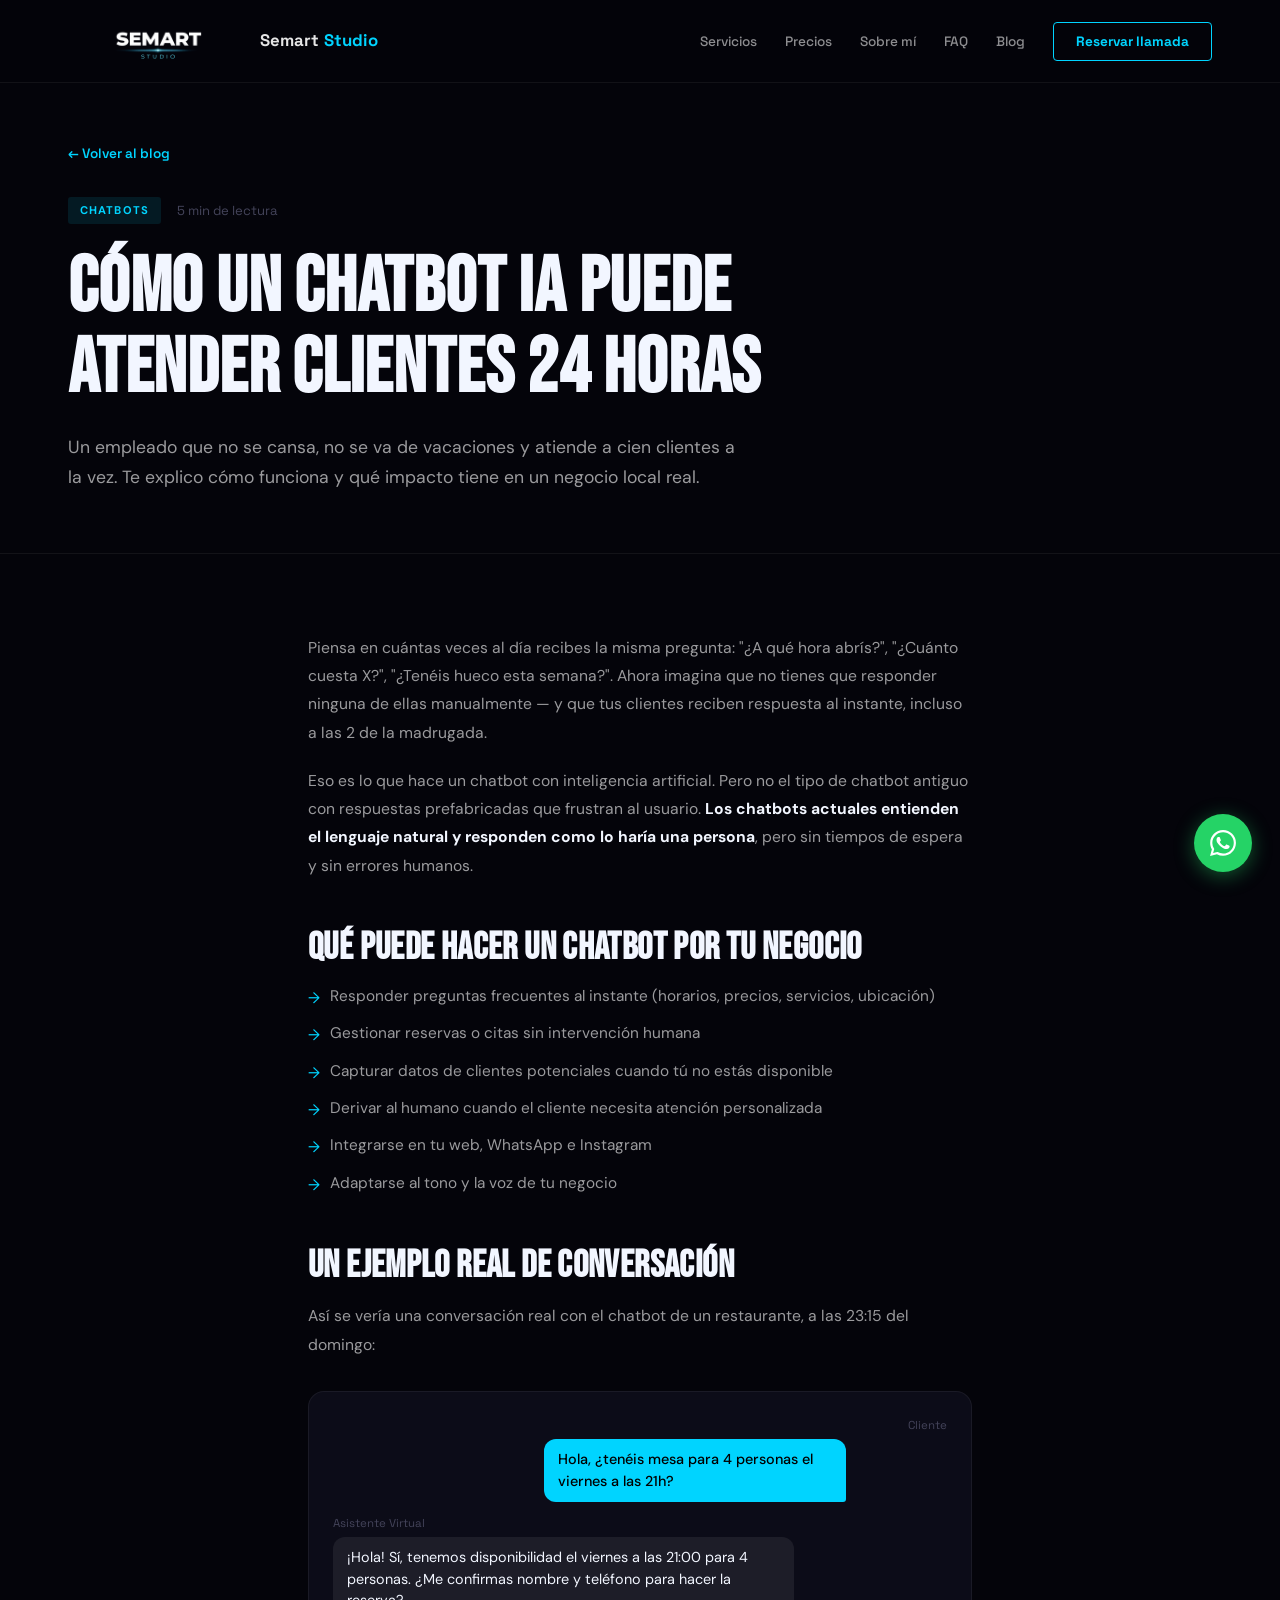
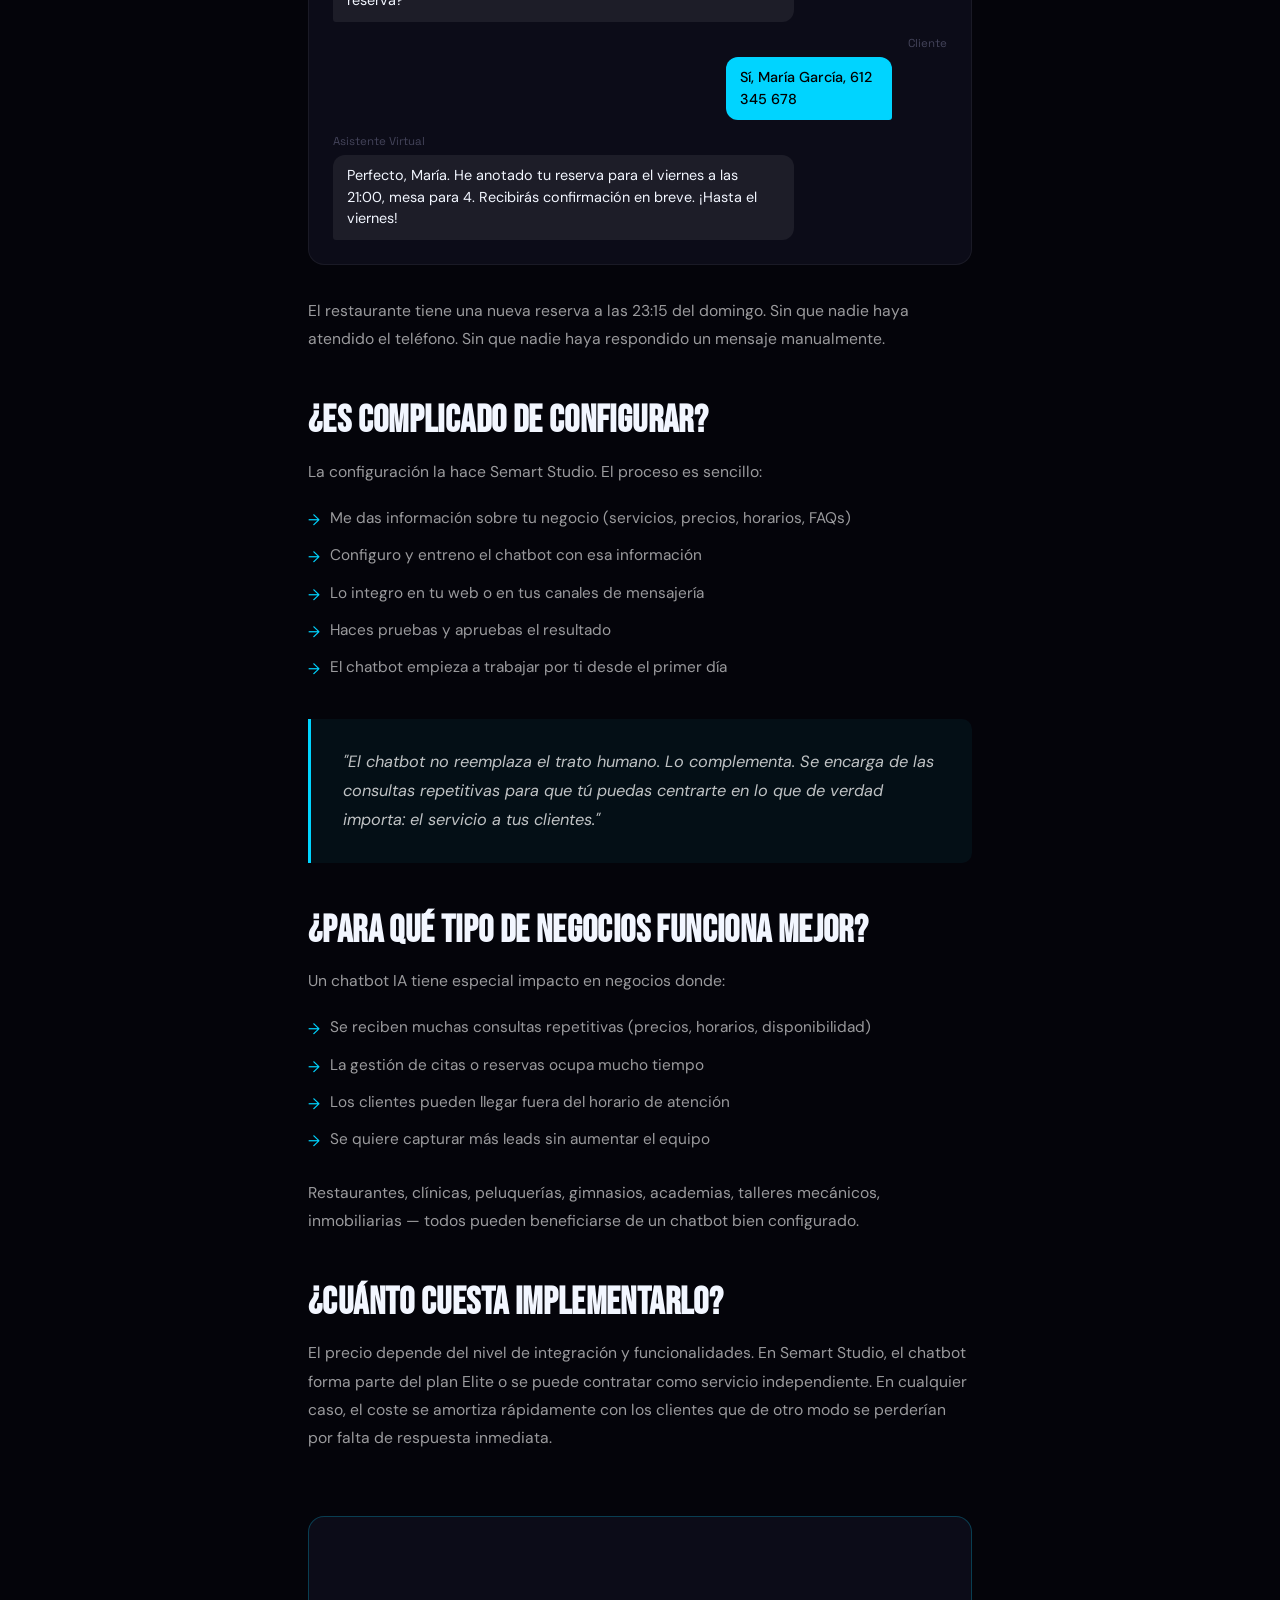
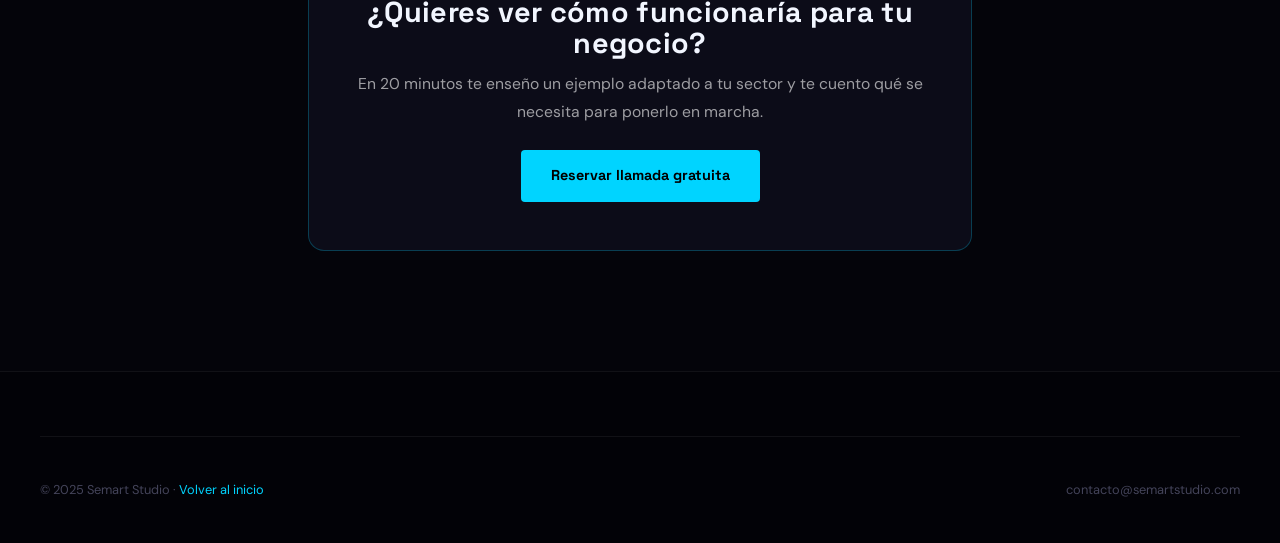
==== commit 136a7822: "Update Calendly URL and contact email across all pages Replace all CTAs pointing to old Calendly slu" ====
--- a/blog/chatbot-ia-24h.html
+++ b/blog/chatbot-ia-24h.html
@@ -59,7 +59,7 @@
         <li><a href="../index.html#sobre-mi" class="nav-link">Sobre mí</a></li>
         <li><a href="../index.html#faq" class="nav-link">FAQ</a></li>
         <li><a href="../index.html#blog" class="nav-link">Blog</a></li>
-        <li><a href="https://calendly.com/semartestudio" class="nav-cta" target="_blank" rel="noopener noreferrer">Reservar llamada</a></li>
+        <li><a href="https://calendly.com/semartstudio/diagnostico-negocio" class="nav-cta" target="_blank" rel="noopener noreferrer">Reservar llamada</a></li>
       </ul>
       <button class="hamburger" id="hamburger" aria-label="Abrir menú"><span></span><span></span><span></span></button>
     </div>
@@ -163,7 +163,7 @@
         <div class="blog-cta-box">
           <h3>¿Quieres ver cómo funcionaría para tu negocio?</h3>
           <p>En 20 minutos te enseño un ejemplo adaptado a tu sector y te cuento qué se necesita para ponerlo en marcha.</p>
-          <a href="https://calendly.com/semartestudio" class="btn-primary" target="_blank" rel="noopener noreferrer">Reservar llamada gratuita</a>
+          <a href="https://calendly.com/semartstudio/diagnostico-negocio" class="btn-primary" target="_blank" rel="noopener noreferrer">Reservar llamada gratuita</a>
         </div>
 
       </div>
@@ -174,7 +174,7 @@
     <div class="container footer-bottom">
       <div class="footer-bottom-inner" style="padding: 24px 0;">
         <p>© 2025 Semart Studio · <a href="../index.html" style="color:var(--cyan);">Volver al inicio</a></p>
-        <p style="font-size:0.8rem; color:var(--dim);">sergio.m.r.2000@gmail.com</p>
+        <p style="font-size:0.8rem; color:var(--dim);">contacto@semartstudio.com</p>
       </div>
     </div>
   </footer>
--- a/styles.css
+++ b/styles.css
@@ -161,6 +161,14 @@
   border-bottom: 1px solid var(--border);
   padding: 12px 0;
 }
+/* When mobile menu is open, remove backdrop-filter so position:fixed children
+   fix to the viewport (not the navbar stacking context). Transition must be
+   disabled so the stacking context is destroyed instantly, not after 300ms. */
+.navbar.menu-open {
+  backdrop-filter: none !important;
+  -webkit-backdrop-filter: none !important;
+  transition: none !important;
+}
 .nav-inner { display: flex; align-items: center; justify-content: space-between; }
 .logo-link {
   display: flex;
@@ -723,7 +731,8 @@
 /* Browser mockup */
 .demo-mockup {
   background: var(--dark);
-  min-height: 260px;
+  height: 340px;
+  min-height: 340px;
   position: relative;
   overflow: hidden;
   display: flex;
@@ -1094,7 +1103,7 @@
   left: calc((100vw - var(--max-w)) / 2);
   bottom: 0;
   top: -40px;
-  width: 440px;
+  width: 540px;
   z-index: 2;
   pointer-events: none;
 }
@@ -1102,11 +1111,11 @@
   width: 100%;
   height: 100%;
   object-fit: cover;
-  object-position: top center;
+  object-position: center top;
   display: block;
   filter: brightness(1) contrast(1.05) saturate(0.92);
-  mask-image: linear-gradient(180deg, black 70%, transparent 100%);
-  -webkit-mask-image: linear-gradient(180deg, black 70%, transparent 100%);
+  mask-image: linear-gradient(180deg, black 72%, transparent 100%);
+  -webkit-mask-image: linear-gradient(180deg, black 72%, transparent 100%);
 }
 .about-photo-glow {
   position: absolute;
@@ -1117,7 +1126,7 @@
 }
 .about-grid {
   display: grid;
-  grid-template-columns: 420px 1fr;
+  grid-template-columns: 520px 1fr;
   gap: 80px;
   align-items: center;
   position: relative;
@@ -1541,6 +1550,8 @@
 }
 
 @media (max-width: 768px) {
+  /* Hide text label next to logo on mobile to avoid overlap with hamburger */
+  .nav-logo-label { display: none !important; }
   .nav-links {
     display: none;
     position: fixed;
@@ -1552,26 +1563,77 @@
     align-items: center;
     justify-content: center;
     gap: 28px;
-    z-index: 999;
+    z-index: 1010; /* above floating buttons (1000) */
     list-style: none;
   }
   .nav-links.open { display: flex; }
   .nav-links .nav-link { font-size: 1.3rem; }
   .nav-links .nav-cta { font-size: 1rem; padding: 14px 32px; }
-  .hamburger { display: flex; z-index: 1000; position: relative; }
+  /* Hamburger must be above the open menu overlay */
+  .hamburger { display: flex; z-index: 1011; position: relative; }
   .hamburger.open span:nth-child(1) { transform: rotate(45deg) translate(5px,5px); }
   .hamburger.open span:nth-child(2) { opacity: 0; }
   .hamburger.open span:nth-child(3) { transform: rotate(-45deg) translate(5px,-5px); }
   .hero-stats-inner { flex-wrap: wrap; justify-content: center; gap: 16px; }
   .stat-sep { display: none; }
   .hero-stat { min-width: 120px; }
-  .blog-grid { grid-template-columns: 1fr; }
   .footer-grid { grid-template-columns: 1fr; gap: 32px; }
   .footer-bottom-inner { flex-direction: column; text-align: center; }
   .sectors-grid { grid-template-columns: repeat(3, 1fr); }
   .hero-inner { padding: 120px 20px 48px; }
-  .garantias-grid { grid-template-columns: 1fr; }
   .cta-btns { flex-direction: column; align-items: center; }
+  /* Fachada hero: less zoom, show more of the building */
+  .hero-bg-img { transform: scale(1.0); object-position: center top; }
+  /* Fachada CTA end: show more */
+  .cta-bg-img img { object-position: center top; }
+  /* Garantías: 2 columns on mobile so 6 items = 3 rows (much shorter scroll) */
+  .garantias-grid { grid-template-columns: repeat(2, 1fr) !important; gap: 16px; }
+  .garantia-item { padding: 16px 14px; gap: 10px; border-radius: 10px; }
+  .garantia-check { width: 30px; height: 30px; min-width: 30px; font-size: 0.85rem; }
+  .garantia-text strong { font-size: 0.83rem; }
+  .garantia-text p { font-size: 0.76rem; }
+  /* Blog carousel */
+  .blog-carousel {
+    display: flex !important;
+    flex-direction: row !important;
+    overflow-x: auto;
+    scroll-snap-type: x mandatory;
+    scroll-behavior: smooth;
+    -webkit-overflow-scrolling: touch;
+    gap: 14px !important;
+    padding: 4px 20px 20px !important;
+    margin: 0 -20px !important;
+    max-width: none !important;
+    grid-template-columns: unset !important;
+    scrollbar-width: none;
+  }
+  .blog-carousel::-webkit-scrollbar { display: none; }
+  .blog-carousel .blog-card {
+    flex: 0 0 82vw;
+    min-width: 82vw;
+    scroll-snap-align: start;
+  }
+  /* Demos carousel */
+  .demos-carousel {
+    display: flex !important;
+    flex-direction: row !important;
+    overflow-x: auto;
+    scroll-snap-type: x mandatory;
+    scroll-behavior: smooth;
+    -webkit-overflow-scrolling: touch;
+    gap: 14px !important;
+    padding: 4px 20px 20px !important;
+    margin: 0 -20px !important;
+    max-width: none !important;
+    grid-template-columns: unset !important;
+    scrollbar-width: none;
+  }
+  .demos-carousel::-webkit-scrollbar { display: none; }
+  .demos-carousel .demo-card {
+    flex: 0 0 88vw;
+    min-width: 88vw;
+    scroll-snap-align: start;
+  }
 }
 
 @media (max-width: 480px) {
@@ -1586,3 +1648,585 @@
   .garantias-grid { grid-template-columns: 1fr; }
   .pack-card { padding: 28px 20px; }
 }
+
+/* ===== SWIPE HINT ===== */
+.swipe-hint-wrap {
+  display: none;
+  justify-content: center;
+  margin-bottom: 16px;
+}
+.swipe-hint {
+  display: inline-flex;
+  align-items: center;
+  gap: 10px;
+  font-size: 0.78rem;
+  font-weight: 600;
+  color: rgba(0,212,255,0.7);
+  font-family: 'Space Grotesk', sans-serif;
+  letter-spacing: 0.06em;
+  text-transform: uppercase;
+  background: rgba(0,212,255,0.07);
+  border: 1px solid rgba(0,212,255,0.2);
+  border-radius: 20px;
+  padding: 8px 18px;
+}
+.swipe-arrows {
+  font-size: 1rem;
+  animation: swipeArrow 1.4s ease-in-out infinite;
+  display: inline-block;
+}
+@keyframes swipeArrow {
+  0%,100% { transform: translateX(0); opacity: 0.6; }
+  50% { transform: translateX(5px); opacity: 1; }
+}
+
+/* ===== MOBILE HORIZONTAL CAROUSEL (services + pricing) ===== */
+@media (max-width: 768px) {
+  .swipe-hint-wrap { display: flex; }
+
+  /* Services carousel */
+  .services-carousel {
+    display: flex !important;
+    flex-direction: row !important;
+    overflow-x: auto;
+    scroll-snap-type: x mandatory;
+    scroll-behavior: smooth;
+    -webkit-overflow-scrolling: touch;
+    gap: 14px !important;
+    padding: 4px 20px 20px !important;
+    margin: 0 -20px !important;
+    max-width: none !important;
+    grid-template-columns: unset !important;
+    scrollbar-width: none;
+  }
+  .services-carousel::-webkit-scrollbar { display: none; }
+  .services-carousel .svc-card {
+    flex: 0 0 82vw;
+    min-width: 82vw;
+    scroll-snap-align: start;
+  }
+
+  /* Pricing carousel */
+  .pricing-carousel {
+    display: flex !important;
+    flex-direction: row !important;
+    overflow-x: auto;
+    scroll-snap-type: x mandatory;
+    scroll-behavior: smooth;
+    -webkit-overflow-scrolling: touch;
+    gap: 14px !important;
+    padding: 4px 20px 20px !important;
+    margin: 0 -20px !important;
+    max-width: none !important;
+    grid-template-columns: unset !important;
+    scrollbar-width: none;
+  }
+  .pricing-carousel::-webkit-scrollbar { display: none; }
+  .pricing-carousel .price-card {
+    flex: 0 0 82vw;
+    min-width: 82vw;
+    scroll-snap-align: start;
+  }
+}
+
+/* ===== BROWSER MOCKUP V2 ===== */
+.bm2 {
+  width: 100%;
+  max-width: 290px;
+  margin: 0 auto;
+  background: #f0f0f0;
+  border-radius: 8px;
+  overflow: hidden;
+  box-shadow: 0 12px 48px rgba(0,0,0,0.65), 0 0 0 1px rgba(255,255,255,0.06);
+  position: relative;
+}
+.bm2-bar {
+  background: #ddd;
+  padding: 5px 8px;
+  display: flex;
+  align-items: center;
+  gap: 5px;
+}
+.bm2-dots { display: flex; gap: 3px; }
+.bm2-dots i { display: block; width: 6px; height: 6px; border-radius: 50%; }
+.bm2-dots i:nth-child(1) { background: #ff5f57; }
+.bm2-dots i:nth-child(2) { background: #febc2e; }
+.bm2-dots i:nth-child(3) { background: #28c840; }
+.bm2-addr {
+  flex: 1;
+  text-align: center;
+  font-size: 8px;
+  color: #555;
+  background: white;
+  border-radius: 3px;
+  padding: 2px 6px;
+  font-family: 'Space Grotesk', sans-serif;
+}
+.bm2-lock { font-size: 9px; opacity: 0.5; }
+.bm2-nav-strip {
+  background: #04040A;
+  padding: 7px 10px;
+  display: flex;
+  align-items: center;
+  gap: 8px;
+}
+.bm2-nav-logo { width: 30px; height: 8px; background: var(--cyan); border-radius: 2px; }
+.bm2-nav-links { display: flex; gap: 5px; flex: 1; justify-content: center; }
+.bm2-nav-links i { display: block; width: 20px; height: 4px; background: rgba(255,255,255,0.25); border-radius: 2px; }
+.bm2-nav-btn { width: 36px; height: 13px; background: var(--cyan); border-radius: 3px; }
+.bm2-hero-strip {
+  background: linear-gradient(135deg, #04040A 0%, #011520 100%);
+  padding: 14px 10px 12px;
+  display: flex;
+  gap: 8px;
+  align-items: flex-start;
+}
+.bm2-hero-left { flex: 1; }
+.bm2-tag-sm {
+  font-size: 7px;
+  color: var(--cyan);
+  font-weight: 700;
+  letter-spacing: 0.1em;
+  text-transform: uppercase;
+  margin-bottom: 5px;
+  font-family: 'Space Grotesk', sans-serif;
+}
+.bm2-h1a { height: 8px; background: rgba(255,255,255,0.88); border-radius: 2px; margin-bottom: 4px; width: 90%; }
+.bm2-h1b { height: 8px; background: rgba(0,212,255,0.85); border-radius: 2px; margin-bottom: 8px; width: 65%; }
+.bm2-para {
+  height: 4px;
+  background: rgba(255,255,255,0.22);
+  border-radius: 1px;
+  margin-bottom: 3px;
+  width: 100%;
+}
+.bm2-para::after {
+  content: '';
+  display: block;
+  height: 4px;
+  background: rgba(255,255,255,0.15);
+  border-radius: 1px;
+  margin-top: 3px;
+  width: 75%;
+}
+.bm2-ctas { display: flex; gap: 5px; margin-top: 9px; margin-bottom: 5px; }
+.bm2-btn-fill { height: 13px; width: 52px; background: var(--cyan); border-radius: 3px; }
+.bm2-btn-out { height: 13px; width: 42px; border: 1px solid rgba(255,255,255,0.3); border-radius: 3px; }
+.bm2-rating-sm {
+  font-size: 7px;
+  color: rgba(255,255,255,0.45);
+  font-family: 'Space Grotesk', sans-serif;
+}
+.bm2-hero-right { width: 62px; flex-shrink: 0; }
+.bm2-phone-preview {
+  width: 58px;
+  height: 85px;
+  background: linear-gradient(160deg, #1a1a2e, #0d0d1a);
+  border-radius: 7px;
+  border: 2px solid rgba(255,255,255,0.1);
+  position: relative;
+  overflow: hidden;
+}
+.bm2-phone-preview::before {
+  content: '';
+  position: absolute;
+  top: 8px; left: 6px; right: 6px;
+  height: 22px;
+  background: rgba(0,212,255,0.18);
+  border-radius: 3px;
+}
+.bm2-phone-preview::after {
+  content: '';
+  position: absolute;
+  top: 36px; left: 6px; right: 6px;
+  height: 4px;
+  background: rgba(255,255,255,0.12);
+  border-radius: 1px;
+  box-shadow: 0 8px 0 rgba(255,255,255,0.09), 0 16px 0 rgba(255,255,255,0.06);
+}
+.bm2-cards-strip {
+  background: #e8e8e8;
+  padding: 8px 8px 6px;
+  display: grid;
+  grid-template-columns: repeat(3, 1fr);
+  gap: 5px;
+}
+.bm2-card {
+  background: white;
+  border-radius: 5px;
+  padding: 6px 5px;
+  box-shadow: 0 1px 4px rgba(0,0,0,0.09);
+}
+.bm2-card-accent { border-top: 2px solid var(--cyan); }
+.bm2-card-icon { width: 14px; height: 14px; background: #e0e0e0; border-radius: 3px; margin-bottom: 4px; }
+.bm2-card-accent .bm2-card-icon { background: rgba(0,212,255,0.2); }
+.bm2-card-line { height: 3px; background: #e0e0e0; border-radius: 1px; margin-bottom: 2px; }
+.bm2-card-line.sm { width: 60%; }
+.bm2-wa-badge {
+  position: absolute;
+  bottom: 6px; right: 6px;
+  width: 20px; height: 20px;
+  background: #25D366;
+  border-radius: 50%;
+  display: flex;
+  align-items: center;
+  justify-content: center;
+  font-size: 10px;
+  box-shadow: 0 2px 8px rgba(37,211,102,0.5);
+}
+
+/* ===== PHONE MOCKUP V2 (WA) ===== */
+.demo-mockup-phone {
+  align-items: center;
+  justify-content: center;
+}
+.phone-v2 {
+  width: 155px;
+  background: #111827;
+  border-radius: 22px;
+  border: 5px solid #0a0f1a;
+  overflow: hidden;
+  box-shadow: 0 16px 56px rgba(0,0,0,0.75), inset 0 0 0 1px rgba(255,255,255,0.05);
+  position: relative;
+}
+.ph-notch {
+  position: absolute;
+  top: 0; left: 50%;
+  transform: translateX(-50%);
+  width: 52px; height: 14px;
+  background: #0a0f1a;
+  border-radius: 0 0 10px 10px;
+  z-index: 2;
+}
+.ph-screen { min-height: 225px; overflow: hidden; }
+.ph-wa-head {
+  background: #1B2631;
+  padding: 20px 8px 8px;
+  display: flex;
+  align-items: center;
+  gap: 5px;
+}
+.ph-back { color: #00AEFF; font-size: 11px; }
+.ph-av {
+  width: 24px; height: 24px;
+  border-radius: 50%;
+  background: var(--cyan);
+  color: #000;
+  font-size: 10px;
+  font-weight: 700;
+  display: flex;
+  align-items: center;
+  justify-content: center;
+  flex-shrink: 0;
+}
+.ph-info { display: flex; flex-direction: column; }
+.ph-name { font-size: 9px; color: white; font-weight: 700; line-height: 1.2; }
+.ph-status { font-size: 7px; color: #76d7c4; }
+.ph-wa-body {
+  padding: 6px 6px 8px;
+  display: flex;
+  flex-direction: column;
+  gap: 4px;
+  background: #0B141A;
+  min-height: 170px;
+}
+.ph-day {
+  text-align: center;
+  font-size: 6px;
+  color: rgba(255,255,255,0.3);
+  padding: 2px 0 3px;
+  font-family: 'Space Grotesk', sans-serif;
+}
+.ph-msg {
+  display: flex;
+  flex-direction: column;
+  gap: 1px;
+  max-width: 88%;
+}
+.ph-msg span {
+  font-size: 8px;
+  color: rgba(255,255,255,0.88);
+  line-height: 1.35;
+  padding: 5px 8px 4px;
+}
+.ph-msg em {
+  font-style: normal;
+  font-size: 6px;
+  color: rgba(255,255,255,0.3);
+  font-family: 'Space Grotesk', sans-serif;
+}
+.ph-out { align-self: flex-end; }
+.ph-out span { background: #005C4B; border-radius: 8px 8px 0 8px; }
+.ph-out em { align-self: flex-end; }
+.ph-in { align-self: flex-start; }
+.ph-in span { background: #1F2C34; border-radius: 8px 8px 8px 0; }
+
+/* ===== DEMO LINK BUTTON ===== */
+.demo-link-btn {
+  display: inline-flex;
+  align-items: center;
+  gap: 7px;
+  margin-top: 18px;
+  padding: 11px 22px;
+  background: rgba(0,212,255,0.09);
+  border: 1px solid rgba(0,212,255,0.28);
+  border-radius: 6px;
+  color: var(--cyan);
+  font-size: 0.84rem;
+  font-weight: 700;
+  font-family: 'Space Grotesk', sans-serif;
+  letter-spacing: 0.02em;
+  text-decoration: none;
+  transition: var(--t);
+}
+.demo-link-btn:hover {
+  background: rgba(0,212,255,0.16);
+  border-color: var(--cyan);
+  gap: 12px;
+}
+
+/* ===== FLOATING CHATBOT WIDGET ===== */
+.bot-float-wrap {
+  position: fixed;
+  bottom: 100px;
+  right: 28px;
+  z-index: 1000;
+  display: flex;
+  flex-direction: column;
+  align-items: flex-end;
+  gap: 12px;
+  pointer-events: none; /* wrapper never blocks clicks */
+}
+.bot-trigger {
+  width: 58px; height: 58px;
+  border-radius: 50%;
+  background: linear-gradient(135deg, var(--cyan) 0%, #007ACC 100%);
+  border: none;
+  pointer-events: auto; /* always clickable */
+  display: flex;
+  align-items: center;
+  justify-content: center;
+  cursor: pointer;
+  box-shadow: 0 4px 24px rgba(0,212,255,0.45);
+  transition: var(--t);
+  position: relative;
+  color: #000;
+  flex-shrink: 0;
+}
+.bot-trigger:hover { transform: scale(1.08); box-shadow: 0 8px 32px rgba(0,212,255,0.6); }
+.bot-icon-chat, .bot-icon-close { position: absolute; transition: opacity 0.2s, transform 0.2s; }
+.bot-icon-close { opacity: 0; transform: rotate(-90deg); }
+.bot-trigger.open .bot-icon-chat { opacity: 0; transform: rotate(90deg); }
+.bot-trigger.open .bot-icon-close { opacity: 1; transform: rotate(0deg); }
+.bot-badge {
+  position: absolute;
+  top: -3px; right: -3px;
+  width: 18px; height: 18px;
+  background: #FF3B5C;
+  color: white;
+  border-radius: 50%;
+  font-size: 10px;
+  font-weight: 700;
+  display: flex;
+  align-items: center;
+  justify-content: center;
+  font-family: 'Space Grotesk', sans-serif;
+  transition: opacity 0.2s;
+}
+.bot-tooltip {
+  position: absolute;
+  right: 70px;
+  background: var(--card);
+  color: var(--white);
+  padding: 7px 14px;
+  border-radius: 6px;
+  font-size: 0.8rem;
+  font-weight: 600;
+  white-space: nowrap;
+  border: 1px solid var(--border);
+  opacity: 0;
+  pointer-events: none;
+  transform: translateX(8px);
+  transition: var(--t);
+  font-family: 'Space Grotesk', sans-serif;
+}
+.bot-trigger:hover .bot-tooltip { opacity: 1; transform: translateX(0); }
+.bot-trigger.open .bot-tooltip { opacity: 0 !important; }
+.bot-window {
+  width: 320px;
+  background: var(--card);
+  border: 1px solid var(--border-h);
+  border-radius: 16px;
+  overflow: hidden;
+  box-shadow: 0 16px 64px rgba(0,0,0,0.7);
+  display: flex;
+  flex-direction: column;
+  max-height: 460px;
+  opacity: 0;
+  transform: translateY(16px) scale(0.96);
+  pointer-events: none;
+  transition: opacity 0.25s ease, transform 0.25s ease;
+}
+.bot-window.open {
+  opacity: 1;
+  transform: translateY(0) scale(1);
+  pointer-events: all; /* only active when chat is open */
+}
+.bot-win-head {
+  background: linear-gradient(135deg, #001D26 0%, #00121A 100%);
+  border-bottom: 1px solid var(--border);
+  padding: 14px 16px;
+  display: flex;
+  align-items: center;
+  justify-content: space-between;
+  flex-shrink: 0;
+}
+.bot-win-meta {
+  display: flex;
+  align-items: center;
+  gap: 10px;
+}
+.bot-win-av {
+  width: 36px; height: 36px;
+  border-radius: 50%;
+  background: var(--cyan);
+  color: #000;
+  font-size: 16px;
+  font-weight: 900;
+  font-family: 'Bebas Neue', sans-serif;
+  display: flex;
+  align-items: center;
+  justify-content: center;
+  flex-shrink: 0;
+  box-shadow: 0 0 0 2px rgba(0,212,255,0.3);
+}
+.bot-win-meta strong {
+  display: block;
+  font-family: 'Space Grotesk', sans-serif;
+  font-size: 0.88rem;
+  color: var(--white);
+}
+.bot-win-status {
+  font-size: 0.72rem;
+  color: #25D366;
+  font-family: 'Space Grotesk', sans-serif;
+}
+.bot-win-close {
+  background: none;
+  border: none;
+  color: var(--dim);
+  font-size: 18px;
+  cursor: pointer;
+  width: 28px; height: 28px;
+  display: flex;
+  align-items: center;
+  justify-content: center;
+  border-radius: 50%;
+  transition: background 0.2s, color 0.2s;
+}
+.bot-win-close:hover { background: rgba(255,255,255,0.08); color: var(--white); }
+.bot-win-body {
+  flex: 1;
+  overflow-y: auto;
+  padding: 14px 14px 8px;
+  display: flex;
+  flex-direction: column;
+  gap: 8px;
+  scroll-behavior: smooth;
+  min-height: 200px;
+}
+.bot-win-body::-webkit-scrollbar { width: 3px; }
+.bot-win-body::-webkit-scrollbar-thumb { background: var(--border-h); border-radius: 2px; }
+.bot-msg {
+  display: flex;
+  flex-direction: column;
+  gap: 2px;
+  max-width: 85%;
+}
+.bot-msg-text {
+  padding: 9px 13px;
+  border-radius: 12px;
+  font-size: 0.82rem;
+  line-height: 1.5;
+  font-family: 'DM Sans', sans-serif;
+  white-space: pre-wrap;
+  word-break: break-word;
+}
+.bot-msg.bot { align-self: flex-start; }
+.bot-msg.bot .bot-msg-text {
+  background: #162030;
+  color: rgba(255,255,255,0.85);
+  border-radius: 4px 12px 12px 12px;
+  border: 1px solid var(--border);
+}
+.bot-msg.user { align-self: flex-end; }
+.bot-msg.user .bot-msg-text {
+  background: var(--cyan);
+  color: #000;
+  border-radius: 12px 12px 4px 12px;
+  font-weight: 500;
+}
+.bot-typing {
+  display: flex;
+  align-items: center;
+  gap: 4px;
+  padding: 10px 14px;
+  background: #162030;
+  border-radius: 4px 12px 12px 12px;
+  border: 1px solid var(--border);
+  align-self: flex-start;
+  width: fit-content;
+}
+.bot-typing span {
+  width: 6px; height: 6px;
+  background: var(--dim);
+  border-radius: 50%;
+  animation: botDot 1.2s infinite;
+}
+.bot-typing span:nth-child(2) { animation-delay: 0.2s; }
+.bot-typing span:nth-child(3) { animation-delay: 0.4s; }
+@keyframes botDot {
+  0%, 60%, 100% { transform: translateY(0); opacity: 0.4; }
+  30% { transform: translateY(-4px); opacity: 1; }
+}
+.bot-win-footer {
+  padding: 10px 12px 12px;
+  border-top: 1px solid var(--border);
+  display: flex;
+  gap: 8px;
+  align-items: center;
+  flex-shrink: 0;
+  background: var(--card);
+}
+.bot-input {
+  flex: 1;
+  background: #0d1520;
+  border: 1px solid var(--border);
+  border-radius: 8px;
+  padding: 9px 12px;
+  color: var(--white);
+  font-size: 0.84rem;
+  font-family: 'DM Sans', sans-serif;
+  outline: none;
+  transition: border-color 0.2s;
+}
+.bot-input::placeholder { color: var(--dim); }
+.bot-input:focus { border-color: var(--cyan); }
+.bot-send {
+  width: 36px; height: 36px;
+  background: var(--cyan);
+  border: none;
+  border-radius: 8px;
+  color: #000;
+  display: flex;
+  align-items: center;
+  justify-content: center;
+  cursor: pointer;
+  flex-shrink: 0;
+  transition: var(--t);
+}
+.bot-send:hover { background: #00EEFF; }
+@media (max-width: 480px) {
+  .bot-window { width: calc(100vw - 56px); }
+  .bot-float-wrap { bottom: 100px; right: 20px; }
+}
